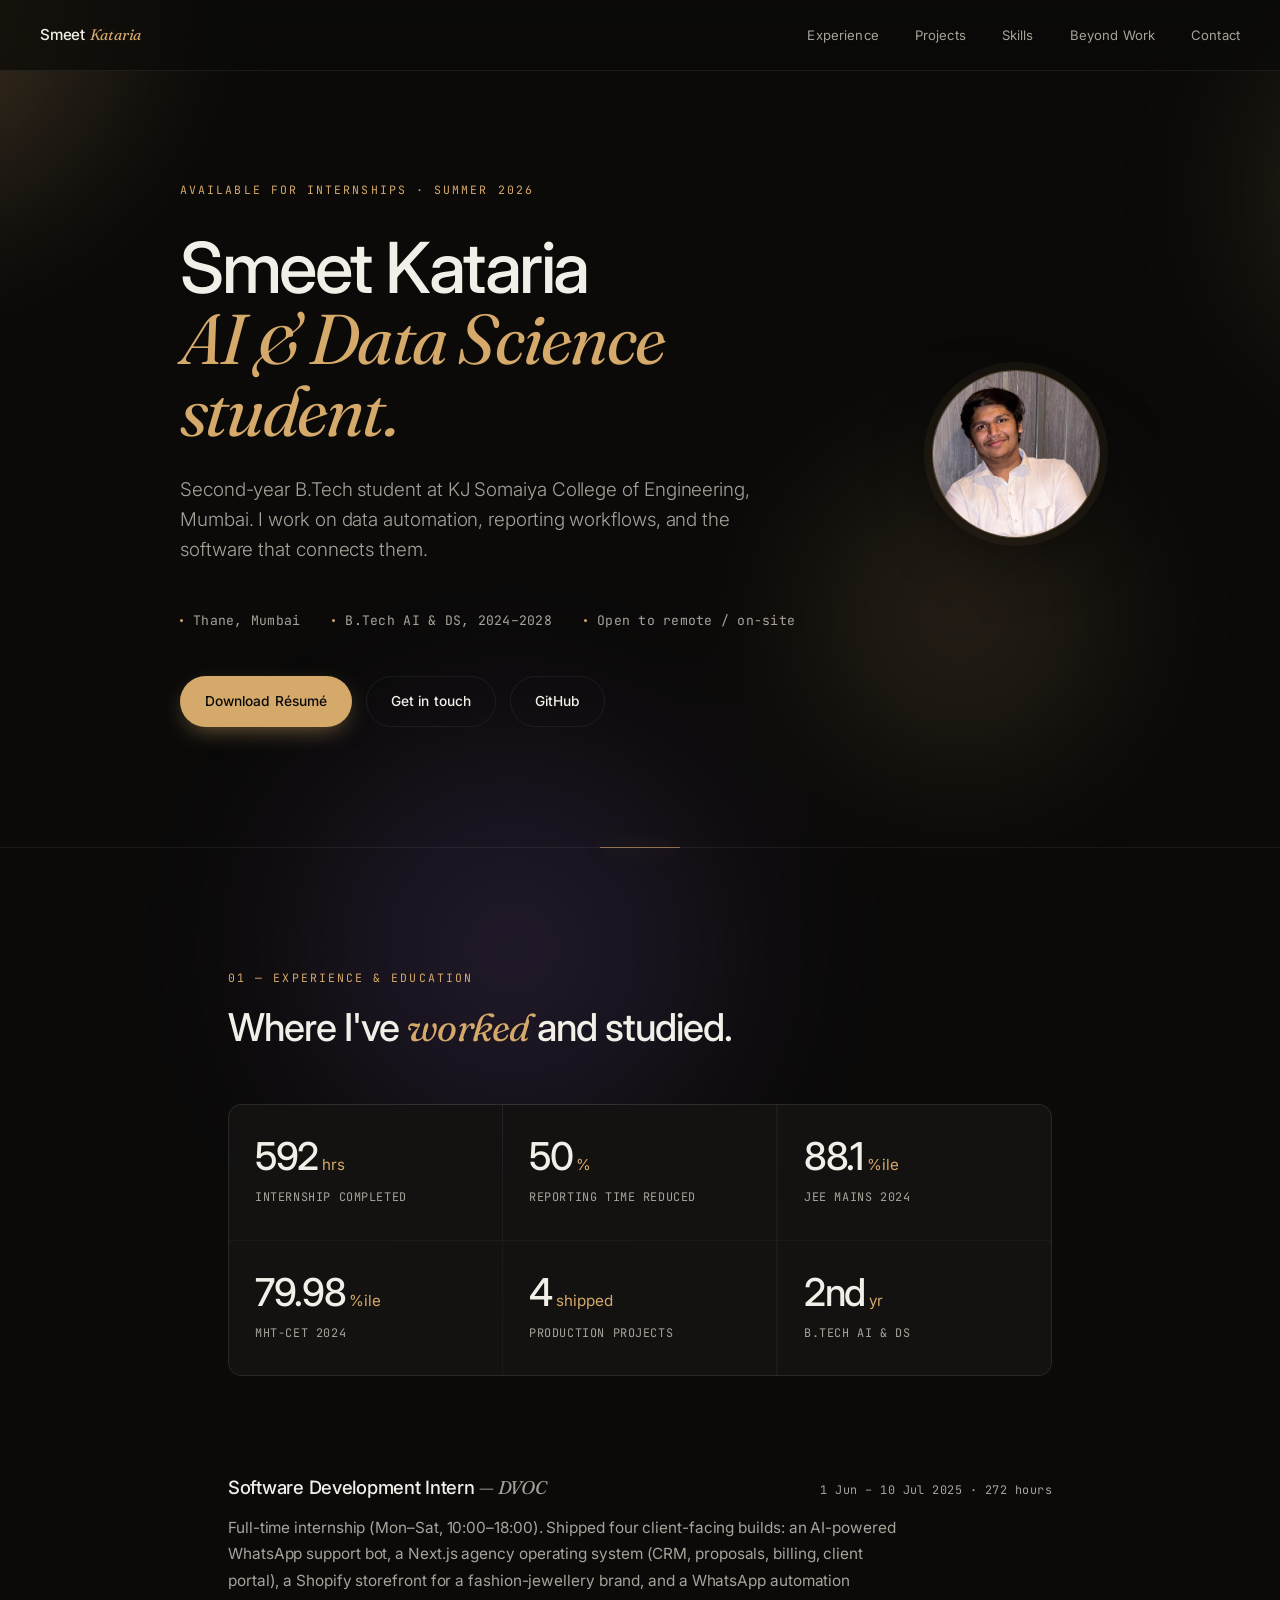
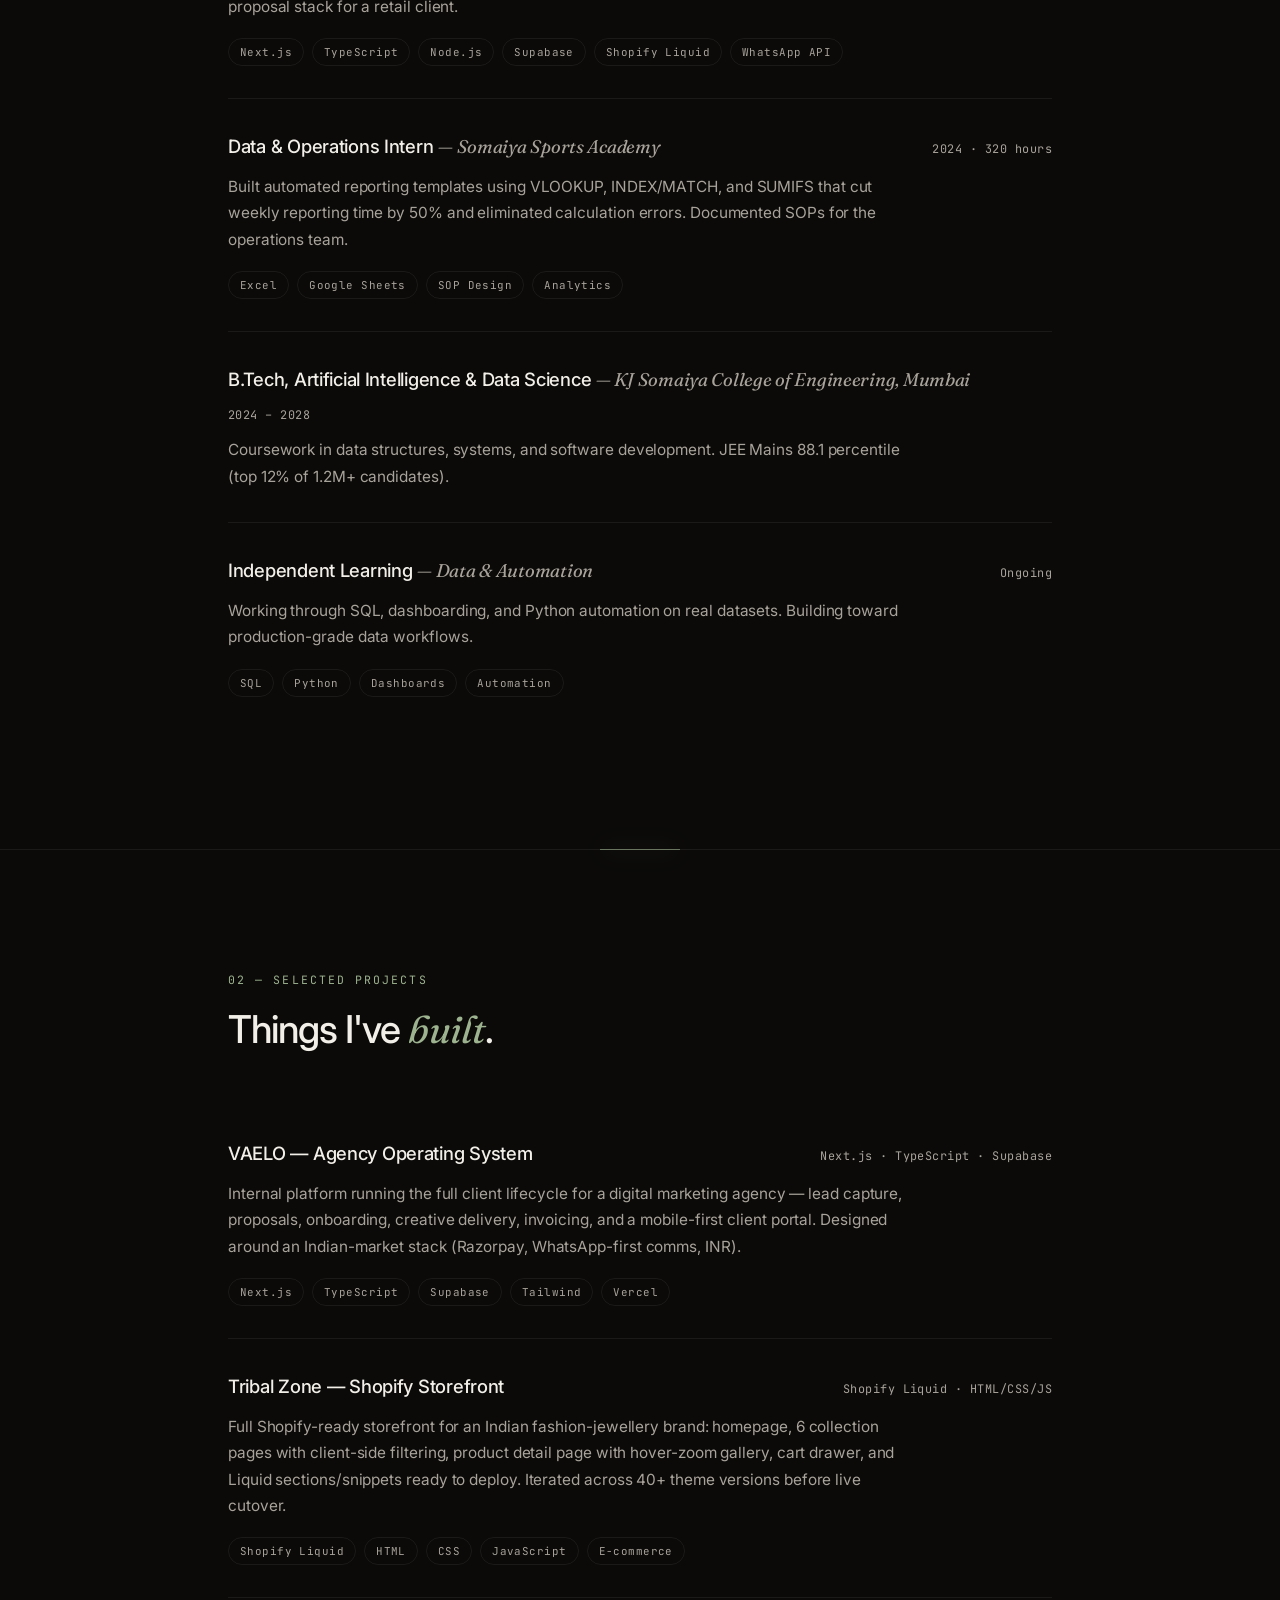
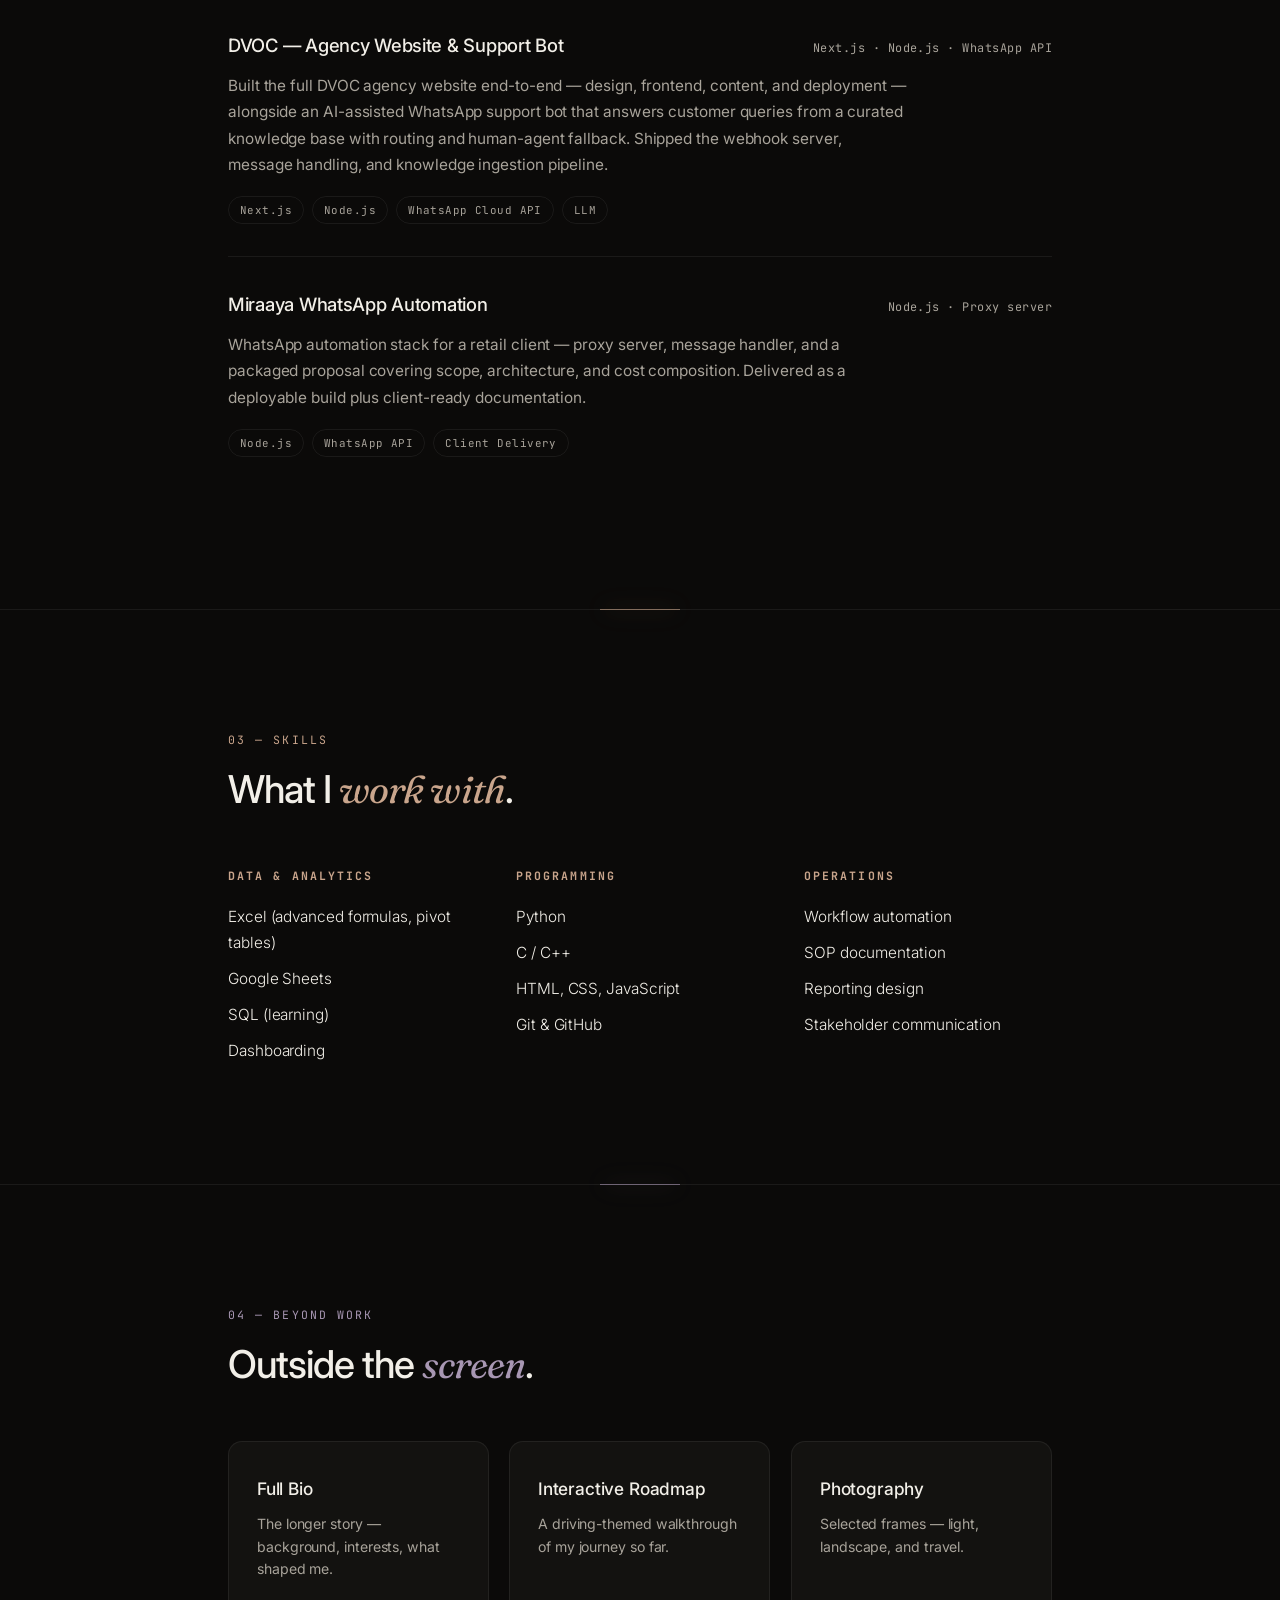
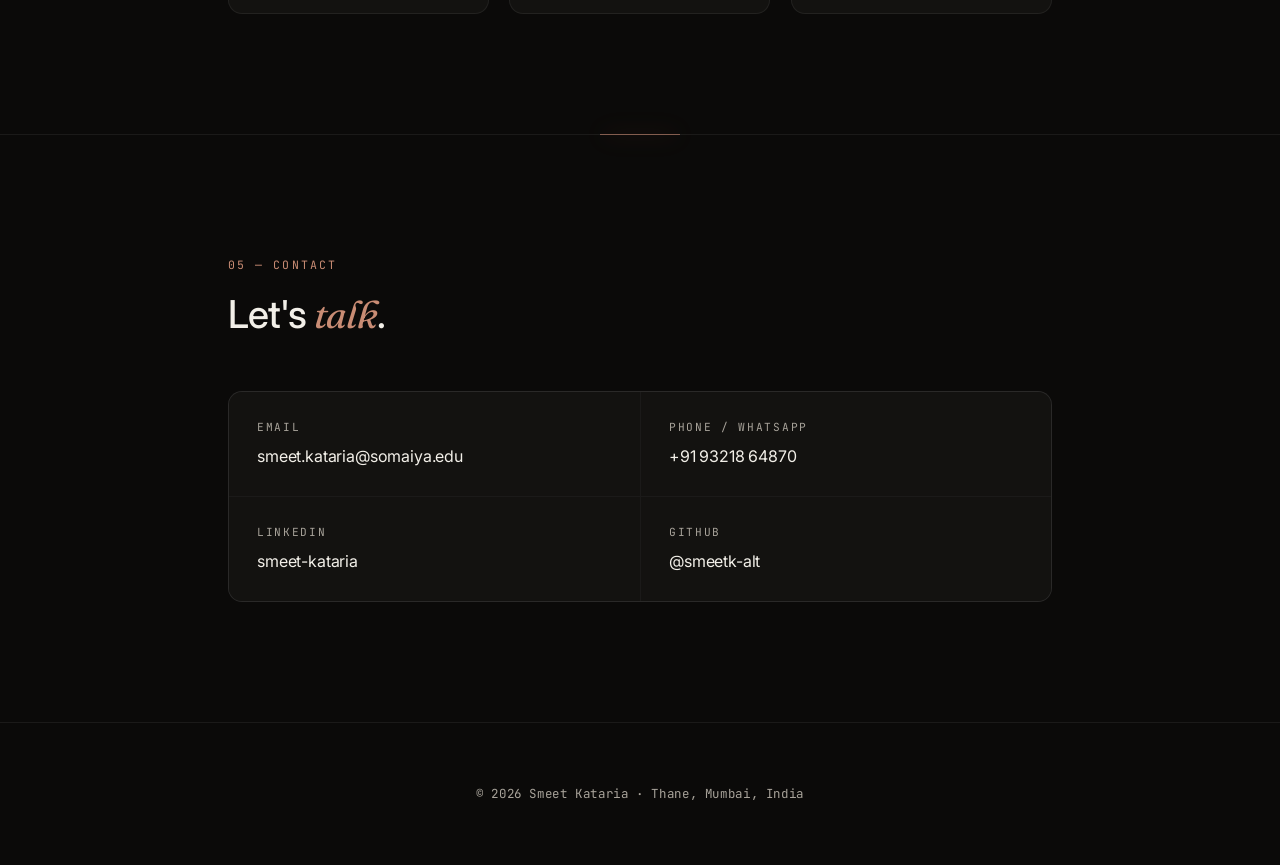
==== index.html @ fb2f99da "Add per-section accent palette (gold/sage/rose/plum/copper) — brand gold retained on CTAs and hero i" ====
<!DOCTYPE html>
<html lang="en">
<head>
<meta charset="UTF-8"/>
<meta name="viewport" content="width=device-width, initial-scale=1.0"/>
<title>Smeet Kataria — AI & Data Science Student</title>
<meta name="description" content="Smeet Kataria — AI & Data Science student at KJ Somaiya, Mumbai. Data, automation, and software."/>
<link rel="icon" type="image/svg+xml" href="data:image/svg+xml,<svg xmlns='http://www.w3.org/2000/svg' viewBox='0 0 100 100'><rect width='100' height='100' fill='%230a0a0a'/><text x='50' y='68' font-size='60' font-family='Georgia' fill='%23d4a96a' text-anchor='middle'>S</text></svg>">
<link rel="preconnect" href="https://fonts.googleapis.com">
<link rel="preconnect" href="https://fonts.gstatic.com" crossorigin>
<link href="https://fonts.googleapis.com/css2?family=Inter:wght@300;400;500;600;700&family=Fraunces:ital,opsz,wght@0,9..144,400;0,9..144,500;1,9..144,400;1,9..144,500&family=JetBrains+Mono:wght@400;500&display=swap" rel="stylesheet">
<style>
*,*::before,*::after{margin:0;padding:0;box-sizing:border-box;-webkit-font-smoothing:antialiased;}
:root{
  --ink:#f2efe8;
  --ink2:#a8a39a;
  --ink3:#2a2a2a;
  --accent:#d4a96a;         /* gold — brand anchor */
  --accent-warm:#e8c48a;

  /* section palette — muted, warm-toned, no rainbow */
  --c-experience:#d4a96a;   /* gold */
  --c-projects:#9db38f;     /* sage */
  --c-skills:#c9a58c;       /* rose */
  --c-beyond:#a897b3;       /* dusty plum */
  --c-contact:#c98c74;      /* copper */

  --bg:#0b0a09;
  --card:#131210;
  --border:rgba(242,239,232,.07);
  --spring:cubic-bezier(.34,1.56,.64,1);
  --ease:cubic-bezier(.2,.7,.2,1);
}

/* Per-section accent overrides — narrow scope, brand still gold-forward */
#experience{--sec:var(--c-experience);}
#projects{--sec:var(--c-projects);}
#skills{--sec:var(--c-skills);}
#beyond{--sec:var(--c-beyond);}
#contact{--sec:var(--c-contact);}
html{scroll-behavior:smooth;}
body{font-family:'Inter',-apple-system,BlinkMacSystemFont,sans-serif;color:var(--ink);background:var(--bg);font-weight:400;line-height:1.7;letter-spacing:-.005em;position:relative;overflow-x:hidden;}
::selection{background:rgba(212,169,106,.3);color:var(--ink);}
.bg-mesh{position:fixed;inset:-20%;z-index:0;pointer-events:none;filter:blur(60px);opacity:.55;}
.bg-mesh span{position:absolute;border-radius:50%;mix-blend-mode:screen;}
.bg-mesh .b1{width:48vw;height:48vw;left:-8%;top:-10%;background:radial-gradient(circle,rgba(212,169,106,.55),transparent 70%);animation:drift1 22s ease-in-out infinite;}
.bg-mesh .b2{width:42vw;height:42vw;right:-10%;top:8%;background:radial-gradient(circle,rgba(212,169,106,.40),transparent 70%);animation:drift2 26s ease-in-out infinite;}
.bg-mesh .b3{width:50vw;height:50vw;left:25%;bottom:-15%;background:radial-gradient(circle,rgba(150,110,220,.35),transparent 70%);animation:drift3 30s ease-in-out infinite;}
.bg-mesh .b4{width:36vw;height:36vw;left:55%;top:45%;background:radial-gradient(circle,rgba(212,169,106,.30),transparent 70%);animation:drift1 28s ease-in-out infinite reverse;}
@keyframes drift1{0%,100%{transform:translate(0,0) scale(1);}50%{transform:translate(8%,6%) scale(1.15);}}
@keyframes drift2{0%,100%{transform:translate(0,0) scale(1);}50%{transform:translate(-6%,10%) scale(1.1);}}
@keyframes drift3{0%,100%{transform:translate(0,0) scale(1);}50%{transform:translate(5%,-8%) scale(1.2);}}

.bg-stars{position:fixed;inset:0;z-index:0;pointer-events:none;overflow:hidden;}
.bg-stars span{position:absolute;background:#fff;border-radius:50%;opacity:0;animation:twinkle linear infinite;}
@keyframes twinkle{
  0%{opacity:0;transform:translateY(0);}
  20%{opacity:.8;}
  80%{opacity:.6;}
  100%{opacity:0;transform:translateY(-30px);}
}
body > *{position:relative;z-index:1;}

/* TOP BAR */
#topbar{position:fixed;top:0;left:0;right:0;z-index:100;padding:22px 40px;
  display:flex;justify-content:space-between;align-items:center;
  background:rgba(11,10,9,.7);backdrop-filter:blur(20px) saturate(140%);
  -webkit-backdrop-filter:blur(20px) saturate(140%);
  border-bottom:1px solid var(--border);}
.tb-logo{font-weight:500;font-size:.95rem;color:var(--ink);text-decoration:none;letter-spacing:-.015em;}
.tb-logo em{font-family:'Fraunces',Georgia,serif;font-style:italic;color:var(--accent);font-weight:400;margin-left:1px;}
.tb-nav{display:flex;gap:36px;}
.tb-nav a{font-size:.82rem;color:var(--ink2);text-decoration:none;transition:color .3s var(--ease);font-weight:400;letter-spacing:.01em;position:relative;}
.tb-nav a::after{content:'';position:absolute;left:0;right:0;bottom:-6px;height:1px;background:var(--accent);transform:scaleX(0);transform-origin:left;transition:transform .4s var(--spring);}
.tb-nav a:hover{color:var(--ink);}
.tb-nav a:hover::after{transform:scaleX(1);}
@media(max-width:600px){#topbar{padding:16px 22px;}.tb-nav{gap:20px;}.tb-nav a{font-size:.78rem;}}

/* CONTAINER */
.container{max-width:880px;margin:0 auto;padding:0 28px;}

/* HERO */
.hero{padding:180px 28px 120px;}
.hero-inner{max-width:920px;margin:0 auto;display:flex;gap:64px;align-items:center;}
.hero-text{flex:1;min-width:0;}
.hero-photo{flex:0 0 168px;width:168px;height:168px;border-radius:50%;overflow:hidden;
  border:1px solid rgba(212,169,106,.4);box-shadow:0 0 0 8px rgba(212,169,106,.06),0 20px 60px rgba(0,0,0,.4);
  background:linear-gradient(135deg,#1a1a1a,#0a0a0a);position:relative;transition:transform .8s var(--spring);}
.hero-photo:hover{transform:scale(1.03);}
.hero-photo img{width:100%;height:100%;object-fit:cover;object-position:center 25%;display:block;position:relative;z-index:2;}
.hero-photo-fallback{position:absolute;inset:0;z-index:1;display:flex;align-items:center;justify-content:center;
  font-family:'JetBrains Mono',monospace;font-size:2.2rem;color:var(--accent);font-weight:500;letter-spacing:.02em;}
@media(max-width:680px){
  .hero-inner{flex-direction:column-reverse;gap:36px;align-items:flex-start;}
  .hero-photo{flex:0 0 112px;width:112px;height:112px;}
}
.hero-eyebrow{font-family:'JetBrains Mono',monospace;font-size:.72rem;color:var(--accent);margin-bottom:32px;letter-spacing:.18em;text-transform:uppercase;}
.hero h1{font-size:clamp(2.8rem,7vw,4.4rem);font-weight:500;line-height:1.02;letter-spacing:-.035em;margin-bottom:28px;}
.hero h1 span{color:var(--accent);font-family:'Fraunces',Georgia,serif;font-style:italic;font-weight:400;letter-spacing:-.025em;}
.hero-lede{font-size:1.18rem;color:var(--ink2);max-width:580px;margin-bottom:44px;font-weight:300;line-height:1.6;}
.hero-meta{display:flex;flex-wrap:wrap;gap:14px 32px;font-size:.82rem;color:var(--ink2);margin-bottom:44px;font-family:'JetBrains Mono',monospace;letter-spacing:.02em;}
.hero-meta span{display:inline-flex;align-items:center;gap:10px;}
.hero-meta span::before{content:'';width:3px;height:3px;border-radius:50%;background:var(--accent);}
.cta-row{display:flex;flex-wrap:wrap;gap:14px;}
.btn{display:inline-flex;align-items:center;gap:10px;padding:13px 24px;font-size:.86rem;font-weight:500;
  text-decoration:none;border-radius:100px;transition:all .4s var(--spring);border:1px solid transparent;letter-spacing:.005em;}
.btn-primary{background:var(--accent);color:#0a0a0a;box-shadow:0 8px 24px -8px rgba(212,169,106,.6);}
.btn-primary:hover{background:var(--accent-warm);transform:translateY(-2px);box-shadow:0 12px 32px -8px rgba(212,169,106,.7);}
.btn-secondary{background:transparent;color:var(--ink);border-color:var(--border);}
.btn-secondary:hover{border-color:rgba(242,239,232,.25);background:rgba(242,239,232,.03);transform:translateY(-2px);}

/* SECTION */
section{padding:120px 0;border-top:1px solid var(--border);position:relative;}
section::before{content:'';position:absolute;top:-1px;left:50%;transform:translateX(-50%);width:80px;height:1px;background:var(--sec,var(--accent));opacity:.6;box-shadow:0 0 24px var(--sec,var(--accent));}
.sec-label{font-family:'JetBrains Mono',monospace;font-size:.72rem;color:var(--sec,var(--accent));margin-bottom:18px;letter-spacing:.18em;text-transform:uppercase;}
.sec-title{font-size:clamp(1.8rem,3.2vw,2.4rem);font-weight:500;letter-spacing:-.025em;margin-bottom:56px;line-height:1.1;}
.sec-title em{font-family:'Fraunces',Georgia,serif;font-style:italic;color:var(--sec,var(--accent));font-weight:400;}

/* STATS */
.stats{display:grid;grid-template-columns:repeat(3,1fr);gap:1px;background:var(--border);border:1px solid var(--border);border-radius:14px;overflow:hidden;margin-bottom:64px;}
@media(max-width:600px){.stats{grid-template-columns:repeat(2,1fr);}}
.stat{background:var(--card);padding:32px 26px;transition:background .4s var(--ease);}
.stat:hover{background:#181612;}
.stat-n{font-size:2.4rem;font-weight:500;color:var(--ink);letter-spacing:-.035em;line-height:1;}
.stat-n span{color:var(--accent);font-size:.95rem;font-weight:400;margin-left:4px;letter-spacing:0;}
.stat-l{font-size:.74rem;color:var(--ink2);margin-top:12px;font-family:'JetBrains Mono',monospace;letter-spacing:.05em;text-transform:uppercase;}

/* EXPERIENCE / EDUCATION LIST */
.entry{padding:32px 0;border-bottom:1px solid var(--border);transition:padding .3s var(--ease);}
.entry:last-child{border-bottom:none;}
.entry-head{display:flex;justify-content:space-between;align-items:baseline;flex-wrap:wrap;gap:10px;margin-bottom:8px;}
.entry-title{font-size:1.15rem;font-weight:500;color:var(--ink);letter-spacing:-.015em;}
.entry-org{color:var(--ink2);font-weight:400;font-style:italic;font-family:'Fraunces',Georgia,serif;}
.entry-date{font-family:'JetBrains Mono',monospace;font-size:.74rem;color:var(--ink2);letter-spacing:.04em;}
.entry-body{font-size:.96rem;color:var(--ink2);margin-top:12px;max-width:680px;line-height:1.7;}
.entry-tags{display:flex;flex-wrap:wrap;gap:8px;margin-top:18px;}
.tag{font-family:'JetBrains Mono',monospace;font-size:.68rem;padding:4px 11px;border:1px solid var(--border);border-radius:100px;color:var(--ink2);letter-spacing:.04em;transition:all .3s var(--ease);}
.tag:hover{border-color:color-mix(in srgb,var(--sec,var(--accent)) 40%,transparent);color:var(--sec,var(--accent));}

/* SKILLS */
.skills-grid{display:grid;grid-template-columns:repeat(auto-fit,minmax(220px,1fr));gap:40px;}
.skill-group h4{font-size:.72rem;font-family:'JetBrains Mono',monospace;color:var(--sec,var(--accent));margin-bottom:18px;letter-spacing:.18em;text-transform:uppercase;}
.skill-group ul{list-style:none;display:flex;flex-direction:column;gap:10px;}
.skill-group li{font-size:.96rem;color:var(--ink);font-weight:300;transition:color .3s var(--ease),transform .3s var(--ease);}
.skill-group li:hover{color:var(--sec,var(--accent));transform:translateX(4px);}

/* PERSONAL / OFF-HOURS */
.beyond{display:grid;grid-template-columns:repeat(auto-fit,minmax(240px,1fr));gap:20px;}
.beyond-card{padding:32px 28px;border:1px solid var(--border);border-radius:14px;background:var(--card);text-decoration:none;color:inherit;transition:all .5s var(--spring);position:relative;overflow:hidden;}
.beyond-card::before{content:'';position:absolute;inset:0;background:radial-gradient(400px circle at var(--mx,50%) var(--my,0%),color-mix(in srgb,var(--sec,var(--accent)) 12%,transparent),transparent 50%);opacity:0;transition:opacity .4s var(--ease);pointer-events:none;}
.beyond-card:hover{border-color:color-mix(in srgb,var(--sec,var(--accent)) 30%,transparent);transform:translateY(-4px);box-shadow:0 24px 48px -16px rgba(0,0,0,.5);}
.beyond-card:hover::before{opacity:1;}
.beyond-card h4{font-size:1.08rem;font-weight:500;margin-bottom:10px;letter-spacing:-.01em;}
.beyond-card p{font-size:.88rem;color:var(--ink2);line-height:1.6;}

/* CONTACT */
.contact-list{display:grid;grid-template-columns:repeat(2,1fr);gap:1px;background:var(--border);border:1px solid var(--border);border-radius:14px;overflow:hidden;}
@media(max-width:600px){.contact-list{grid-template-columns:1fr;}}
.contact-list a{background:var(--card);padding:26px 28px;text-decoration:none;display:block;transition:background .4s var(--ease);position:relative;}
.contact-list a::after{content:'→';position:absolute;right:28px;top:50%;transform:translateY(-50%) translateX(-8px);opacity:0;color:var(--sec,var(--accent));transition:all .4s var(--spring);font-size:1.1rem;}
.contact-list a:hover{background:#181612;}
.contact-list a:hover::after{opacity:1;transform:translateY(-50%) translateX(0);}
.contact-l{font-size:.7rem;font-family:'JetBrains Mono',monospace;color:var(--ink2);margin-bottom:6px;letter-spacing:.15em;text-transform:uppercase;}
.contact-v{font-size:1rem;color:var(--ink);font-weight:400;letter-spacing:-.01em;}

/* FOOTER */
footer{padding:60px 28px;text-align:center;font-size:.78rem;color:var(--ink2);border-top:1px solid var(--border);font-family:'JetBrains Mono',monospace;letter-spacing:.05em;}

/* SCROLL REVEALS — emil-design-eng discipline: subtle, GPU-only, staggered, respectful */
.reveal{opacity:0;transform:translate3d(0,18px,0);transition:opacity .7s var(--ease),transform .7s var(--spring);transition-delay:calc(var(--i,0) * 60ms);will-change:opacity,transform;}
.reveal.in{opacity:1;transform:translate3d(0,0,0);}
.reveal-soft{opacity:0;transition:opacity .9s var(--ease);transition-delay:calc(var(--i,0) * 60ms);}
.reveal-soft.in{opacity:1;}

/* SCROLL PROGRESS BAR — hairline gold under the topbar */
.progress-bar{position:fixed;top:0;left:0;height:2px;background:var(--accent);z-index:200;transform-origin:left;transform:scaleX(0);transition:transform .1s linear;box-shadow:0 0 12px rgba(212,169,106,.6);}

/* PREFERS-REDUCED-MOTION — kill everything ambient */
@media (prefers-reduced-motion: reduce){
  .reveal,.reveal-soft{opacity:1!important;transform:none!important;transition:none!important;}
  .bg-mesh span,.bg-stars span{animation:none!important;}
  *{transition-duration:.01ms!important;animation-duration:.01ms!important;animation-iteration-count:1!important;}
}
</style>
</head>
<body>

<div class="bg-mesh" aria-hidden="true"><span class="b1"></span><span class="b2"></span><span class="b3"></span><span class="b4"></span></div>
<div class="bg-stars" id="stars" aria-hidden="true"></div>
<div class="progress-bar" id="progress" aria-hidden="true"></div>

<nav id="topbar">
  <a class="tb-logo" href="#top">Smeet <em>Kataria</em></a>
  <div class="tb-nav">
    <a href="#experience">Experience</a>
    <a href="#projects">Projects</a>
    <a href="#skills">Skills</a>
    <a href="#beyond">Beyond Work</a>
    <a href="#contact">Contact</a>
  </div>
</nav>

<header class="hero" id="top">
  <div class="hero-inner">
    <div class="hero-text">
    <div class="hero-eyebrow">Available for internships · Summer 2026</div>
    <h1>Smeet Kataria<br><span>AI &amp; Data Science student.</span></h1>
    <p class="hero-lede">Second-year B.Tech student at KJ Somaiya College of Engineering, Mumbai. I work on data automation, reporting workflows, and the software that connects them.</p>
    <div class="hero-meta">
      <span>Thane, Mumbai</span>
      <span>B.Tech AI &amp; DS, 2024–2028</span>
      <span>Open to remote / on-site</span>
    </div>
    <div class="cta-row">
      <a class="btn btn-primary" href="resume.pdf" target="_blank" rel="noopener">Download Résumé</a>
      <a class="btn btn-secondary" href="#contact">Get in touch</a>
      <a class="btn btn-secondary" href="https://github.com/smeetk-alt" target="_blank" rel="noopener">GitHub</a>
    </div>
    </div>
    <div class="hero-photo">
      <div class="hero-photo-fallback">SK</div>
      <img src="profile.jpeg" alt="Smeet Kataria" onerror="this.style.display='none'">
    </div>
  </div>
</header>

<section id="experience">
  <div class="container">
    <div class="sec-label">01 — Experience &amp; Education</div>
    <h2 class="sec-title">Where I've <em>worked</em> and studied.</h2>

    <div class="stats">
      <div class="stat"><div class="stat-n">592<span>hrs</span></div><div class="stat-l">Internship completed</div></div>
      <div class="stat"><div class="stat-n">50<span>%</span></div><div class="stat-l">Reporting time reduced</div></div>
      <div class="stat"><div class="stat-n">88.1<span>%ile</span></div><div class="stat-l">JEE Mains 2024</div></div>
      <div class="stat"><div class="stat-n">79.98<span>%ile</span></div><div class="stat-l">MHT-CET 2024</div></div>
      <div class="stat"><div class="stat-n">4<span>shipped</span></div><div class="stat-l">Production projects</div></div>
      <div class="stat"><div class="stat-n">2nd<span>yr</span></div><div class="stat-l">B.Tech AI &amp; DS</div></div>
    </div>

    <div class="entry">
      <div class="entry-head">
        <div class="entry-title">Software Development Intern <span class="entry-org">— DVOC</span></div>
        <div class="entry-date">1 Jun – 10 Jul 2025 · 272 hours</div>
      </div>
      <div class="entry-body">Full-time internship (Mon–Sat, 10:00–18:00). Shipped four client-facing builds: an AI-powered WhatsApp support bot, a Next.js agency operating system (CRM, proposals, billing, client portal), a Shopify storefront for a fashion-jewellery brand, and a WhatsApp automation proposal stack for a retail client.</div>
      <div class="entry-tags">
        <span class="tag">Next.js</span><span class="tag">TypeScript</span><span class="tag">Node.js</span><span class="tag">Supabase</span><span class="tag">Shopify Liquid</span><span class="tag">WhatsApp API</span>
      </div>
    </div>

    <div class="entry">
      <div class="entry-head">
        <div class="entry-title">Data &amp; Operations Intern <span class="entry-org">— Somaiya Sports Academy</span></div>
        <div class="entry-date">2024 · 320 hours</div>
      </div>
      <div class="entry-body">Built automated reporting templates using VLOOKUP, INDEX/MATCH, and SUMIFS that cut weekly reporting time by 50% and eliminated calculation errors. Documented SOPs for the operations team.</div>
      <div class="entry-tags">
        <span class="tag">Excel</span><span class="tag">Google Sheets</span><span class="tag">SOP Design</span><span class="tag">Analytics</span>
      </div>
    </div>

    <div class="entry">
      <div class="entry-head">
        <div class="entry-title">B.Tech, Artificial Intelligence &amp; Data Science <span class="entry-org">— KJ Somaiya College of Engineering, Mumbai</span></div>
        <div class="entry-date">2024 – 2028</div>
      </div>
      <div class="entry-body">Coursework in data structures, systems, and software development. JEE Mains 88.1 percentile (top 12% of 1.2M+ candidates).</div>
    </div>

    <div class="entry">
      <div class="entry-head">
        <div class="entry-title">Independent Learning <span class="entry-org">— Data &amp; Automation</span></div>
        <div class="entry-date">Ongoing</div>
      </div>
      <div class="entry-body">Working through SQL, dashboarding, and Python automation on real datasets. Building toward production-grade data workflows.</div>
      <div class="entry-tags">
        <span class="tag">SQL</span><span class="tag">Python</span><span class="tag">Dashboards</span><span class="tag">Automation</span>
      </div>
    </div>
  </div>
</section>

<section id="projects">
  <div class="container">
    <div class="sec-label">02 — Selected Projects</div>
    <h2 class="sec-title">Things I've <em>built</em>.</h2>

    <div class="entry">
      <div class="entry-head">
        <div class="entry-title">VAELO — Agency Operating System</div>
        <div class="entry-date">Next.js · TypeScript · Supabase</div>
      </div>
      <div class="entry-body">Internal platform running the full client lifecycle for a digital marketing agency — lead capture, proposals, onboarding, creative delivery, invoicing, and a mobile-first client portal. Designed around an Indian-market stack (Razorpay, WhatsApp-first comms, INR).</div>
      <div class="entry-tags">
        <span class="tag">Next.js</span><span class="tag">TypeScript</span><span class="tag">Supabase</span><span class="tag">Tailwind</span><span class="tag">Vercel</span>
      </div>
    </div>

    <div class="entry">
      <div class="entry-head">
        <div class="entry-title">Tribal Zone — Shopify Storefront</div>
        <div class="entry-date">Shopify Liquid · HTML/CSS/JS</div>
      </div>
      <div class="entry-body">Full Shopify-ready storefront for an Indian fashion-jewellery brand: homepage, 6 collection pages with client-side filtering, product detail page with hover-zoom gallery, cart drawer, and Liquid sections/snippets ready to deploy. Iterated across 40+ theme versions before live cutover.</div>
      <div class="entry-tags">
        <span class="tag">Shopify Liquid</span><span class="tag">HTML</span><span class="tag">CSS</span><span class="tag">JavaScript</span><span class="tag">E-commerce</span>
      </div>
    </div>

    <div class="entry">
      <div class="entry-head">
        <div class="entry-title">DVOC — Agency Website &amp; Support Bot</div>
        <div class="entry-date">Next.js · Node.js · WhatsApp API</div>
      </div>
      <div class="entry-body">Built the full DVOC agency website end-to-end — design, frontend, content, and deployment — alongside an AI-assisted WhatsApp support bot that answers customer queries from a curated knowledge base with routing and human-agent fallback. Shipped the webhook server, message handling, and knowledge ingestion pipeline.</div>
      <div class="entry-tags">
        <span class="tag">Next.js</span><span class="tag">Node.js</span><span class="tag">WhatsApp Cloud API</span><span class="tag">LLM</span>
      </div>
    </div>

    <div class="entry">
      <div class="entry-head">
        <div class="entry-title">Miraaya WhatsApp Automation</div>
        <div class="entry-date">Node.js · Proxy server</div>
      </div>
      <div class="entry-body">WhatsApp automation stack for a retail client — proxy server, message handler, and a packaged proposal covering scope, architecture, and cost composition. Delivered as a deployable build plus client-ready documentation.</div>
      <div class="entry-tags">
        <span class="tag">Node.js</span><span class="tag">WhatsApp API</span><span class="tag">Client Delivery</span>
      </div>
    </div>
  </div>
</section>

<section id="skills">
  <div class="container">
    <div class="sec-label">03 — Skills</div>
    <h2 class="sec-title">What I <em>work with</em>.</h2>
    <div class="skills-grid">
      <div class="skill-group">
        <h4>Data &amp; Analytics</h4>
        <ul>
          <li>Excel (advanced formulas, pivot tables)</li>
          <li>Google Sheets</li>
          <li>SQL (learning)</li>
          <li>Dashboarding</li>
        </ul>
      </div>
      <div class="skill-group">
        <h4>Programming</h4>
        <ul>
          <li>Python</li>
          <li>C / C++</li>
          <li>HTML, CSS, JavaScript</li>
          <li>Git &amp; GitHub</li>
        </ul>
      </div>
      <div class="skill-group">
        <h4>Operations</h4>
        <ul>
          <li>Workflow automation</li>
          <li>SOP documentation</li>
          <li>Reporting design</li>
          <li>Stakeholder communication</li>
        </ul>
      </div>
    </div>
  </div>
</section>

<section id="beyond">
  <div class="container">
    <div class="sec-label">04 — Beyond Work</div>
    <h2 class="sec-title">Outside the <em>screen</em>.</h2>
    <div class="beyond">
      <a class="beyond-card" href="smeet-bio.html">
        <h4>Full Bio</h4>
        <p>The longer story — background, interests, what shaped me.</p>
      </a>
      <a class="beyond-card" href="RoadmapJourney.html">
        <h4>Interactive Roadmap</h4>
        <p>A driving-themed walkthrough of my journey so far.</p>
      </a>
      <a class="beyond-card" href="https://pin.it/7MARs37NP" target="_blank" rel="noopener">
        <h4>Photography</h4>
        <p>Selected frames — light, landscape, and travel.</p>
      </a>
    </div>
  </div>
</section>

<section id="contact">
  <div class="container">
    <div class="sec-label">05 — Contact</div>
    <h2 class="sec-title">Let's <em>talk</em>.</h2>
    <div class="contact-list">
      <a href="mailto:smeet.kataria@somaiya.edu">
        <div class="contact-l">Email</div>
        <div class="contact-v">smeet.kataria@somaiya.edu</div>
      </a>
      <a href="tel:+919321864870">
        <div class="contact-l">Phone / WhatsApp</div>
        <div class="contact-v">+91 93218 64870</div>
      </a>
      <a href="https://www.linkedin.com/in/smeet-kataria-89210b405" target="_blank" rel="noopener">
        <div class="contact-l">LinkedIn</div>
        <div class="contact-v">smeet-kataria</div>
      </a>
      <a href="https://github.com/smeetk-alt" target="_blank" rel="noopener">
        <div class="contact-l">GitHub</div>
        <div class="contact-v">@smeetk-alt</div>
      </a>
    </div>
  </div>
</section>

<footer>
  © <span id="yr"></span> Smeet Kataria · Thane, Mumbai, India
</footer>

<script>
document.getElementById('yr').textContent=new Date().getFullYear();

// Stars
(function(){
  const host=document.getElementById('stars');
  const N=80;
  for(let i=0;i<N;i++){
    const s=document.createElement('span');
    const size=Math.random()*1.8+0.4;
    s.style.width=s.style.height=size+'px';
    s.style.left=Math.random()*100+'%';
    s.style.top=Math.random()*100+'%';
    const dur=Math.random()*2.5+1.5;
    s.style.animationDuration=dur+'s';
    s.style.animationDelay=(-Math.random()*dur)+'s';
    host.appendChild(s);
  }
})();

// Scroll reveal — emil-design-eng discipline: subtle, staggered, once
(function(){
  const reduce=matchMedia('(prefers-reduced-motion: reduce)').matches;
  if(reduce)return;

  // Groups where stagger by index within parent is meaningful
  document.querySelectorAll('.stats .stat').forEach((el,i)=>el.style.setProperty('--i',i));
  document.querySelectorAll('.beyond > *').forEach((el,i)=>el.style.setProperty('--i',i));
  document.querySelectorAll('.contact-list > *').forEach((el,i)=>el.style.setProperty('--i',i));
  document.querySelectorAll('.skills-grid > *').forEach((el,i)=>el.style.setProperty('--i',i));
  document.querySelectorAll('#experience .entry').forEach((el,i)=>el.style.setProperty('--i',i));
  document.querySelectorAll('#projects .entry').forEach((el,i)=>el.style.setProperty('--i',i));

  // Elements that get the soft (opacity-only) fade — hero pieces sequence in
  const softTargets=[
    '.hero-eyebrow','.hero h1','.hero-lede','.hero-meta','.cta-row','.hero-photo'
  ];
  softTargets.forEach((sel,i)=>{
    const el=document.querySelector(sel);
    if(!el)return;
    el.classList.add('reveal-soft');
    el.style.setProperty('--i',i);
  });

  // Everything else — translateY + fade
  const revealTargets=document.querySelectorAll(
    '.sec-label, .sec-title, .stats, .stat, .entry, .skill-group, .beyond-card, .contact-list a'
  );
  revealTargets.forEach(el=>el.classList.add('reveal'));

  const io=new IntersectionObserver((entries)=>{
    entries.forEach(e=>{
      if(e.isIntersecting){
        e.target.classList.add('in');
        io.unobserve(e.target);
      }
    });
  },{threshold:.15,rootMargin:'0px 0px -40px 0px'});

  document.querySelectorAll('.reveal, .reveal-soft').forEach(el=>io.observe(el));
})();

// Stats count-up — animates numeric stats when scrolled into view (once)
(function(){
  const reduce=matchMedia('(prefers-reduced-motion: reduce)').matches;
  if(reduce)return;
  const nodes=document.querySelectorAll('.stat-n');
  const tracked=[];
  nodes.forEach(el=>{
    const t=el.firstChild;
    if(!t||t.nodeType!==3)return;
    const raw=t.nodeValue.trim();
    const target=parseFloat(raw);
    if(isNaN(target))return;
    tracked.push({el,target,orig:raw,decimals:(raw.split('.')[1]||'').length,textNode:t});
    t.nodeValue='0';
  });
  const io=new IntersectionObserver((entries)=>{
    entries.forEach(e=>{
      if(!e.isIntersecting)return;
      const item=tracked.find(x=>x.el===e.target);
      if(!item)return;
      const dur=1400,start=performance.now();
      function tick(now){
        const t=Math.min(1,(now-start)/dur);
        const eased=1-Math.pow(1-t,3);
        const v=item.target*eased;
        item.textNode.nodeValue=item.decimals?v.toFixed(item.decimals):Math.round(v).toString();
        if(t<1)requestAnimationFrame(tick);
        else item.textNode.nodeValue=item.orig;
      }
      requestAnimationFrame(tick);
      io.unobserve(e.target);
    });
  },{threshold:.5});
  tracked.forEach(x=>io.observe(x.el));
})();

// Scroll progress bar
(function(){
  const bar=document.getElementById('progress');
  let ticking=false;
  function update(){
    const h=document.documentElement;
    const scrolled=(h.scrollTop||document.body.scrollTop);
    const height=(h.scrollHeight||document.body.scrollHeight)-h.clientHeight;
    const p=height>0?scrolled/height:0;
    bar.style.transform='scaleX('+p+')';
    ticking=false;
  }
  window.addEventListener('scroll',()=>{
    if(!ticking){requestAnimationFrame(update);ticking=true;}
  },{passive:true});
  update();
})();

// Cursor-reactive glow on Beyond Work cards
(function(){
  document.querySelectorAll('.beyond-card').forEach(card=>{
    card.addEventListener('pointermove',(e)=>{
      const r=card.getBoundingClientRect();
      card.style.setProperty('--mx',((e.clientX-r.left)/r.width*100)+'%');
      card.style.setProperty('--my',((e.clientY-r.top)/r.height*100)+'%');
    });
  });
})();
</script>
</body>
</html>
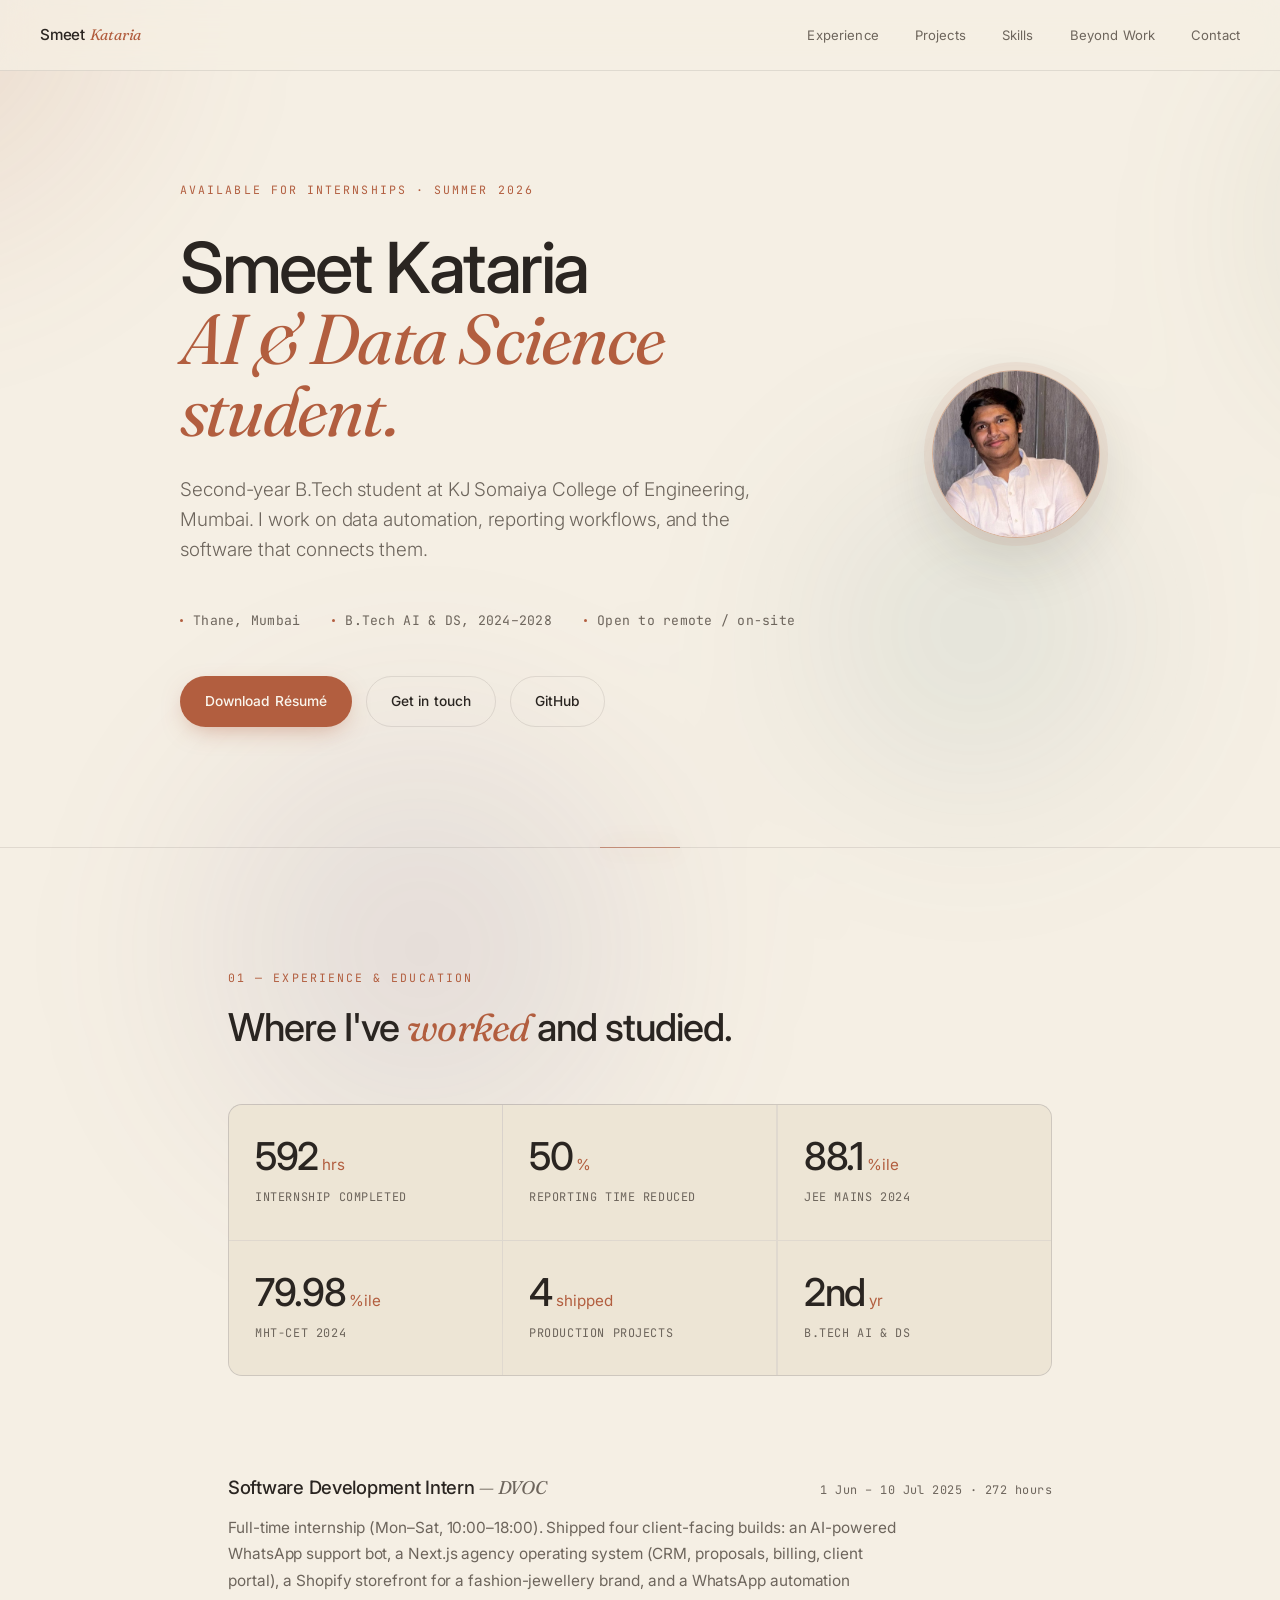
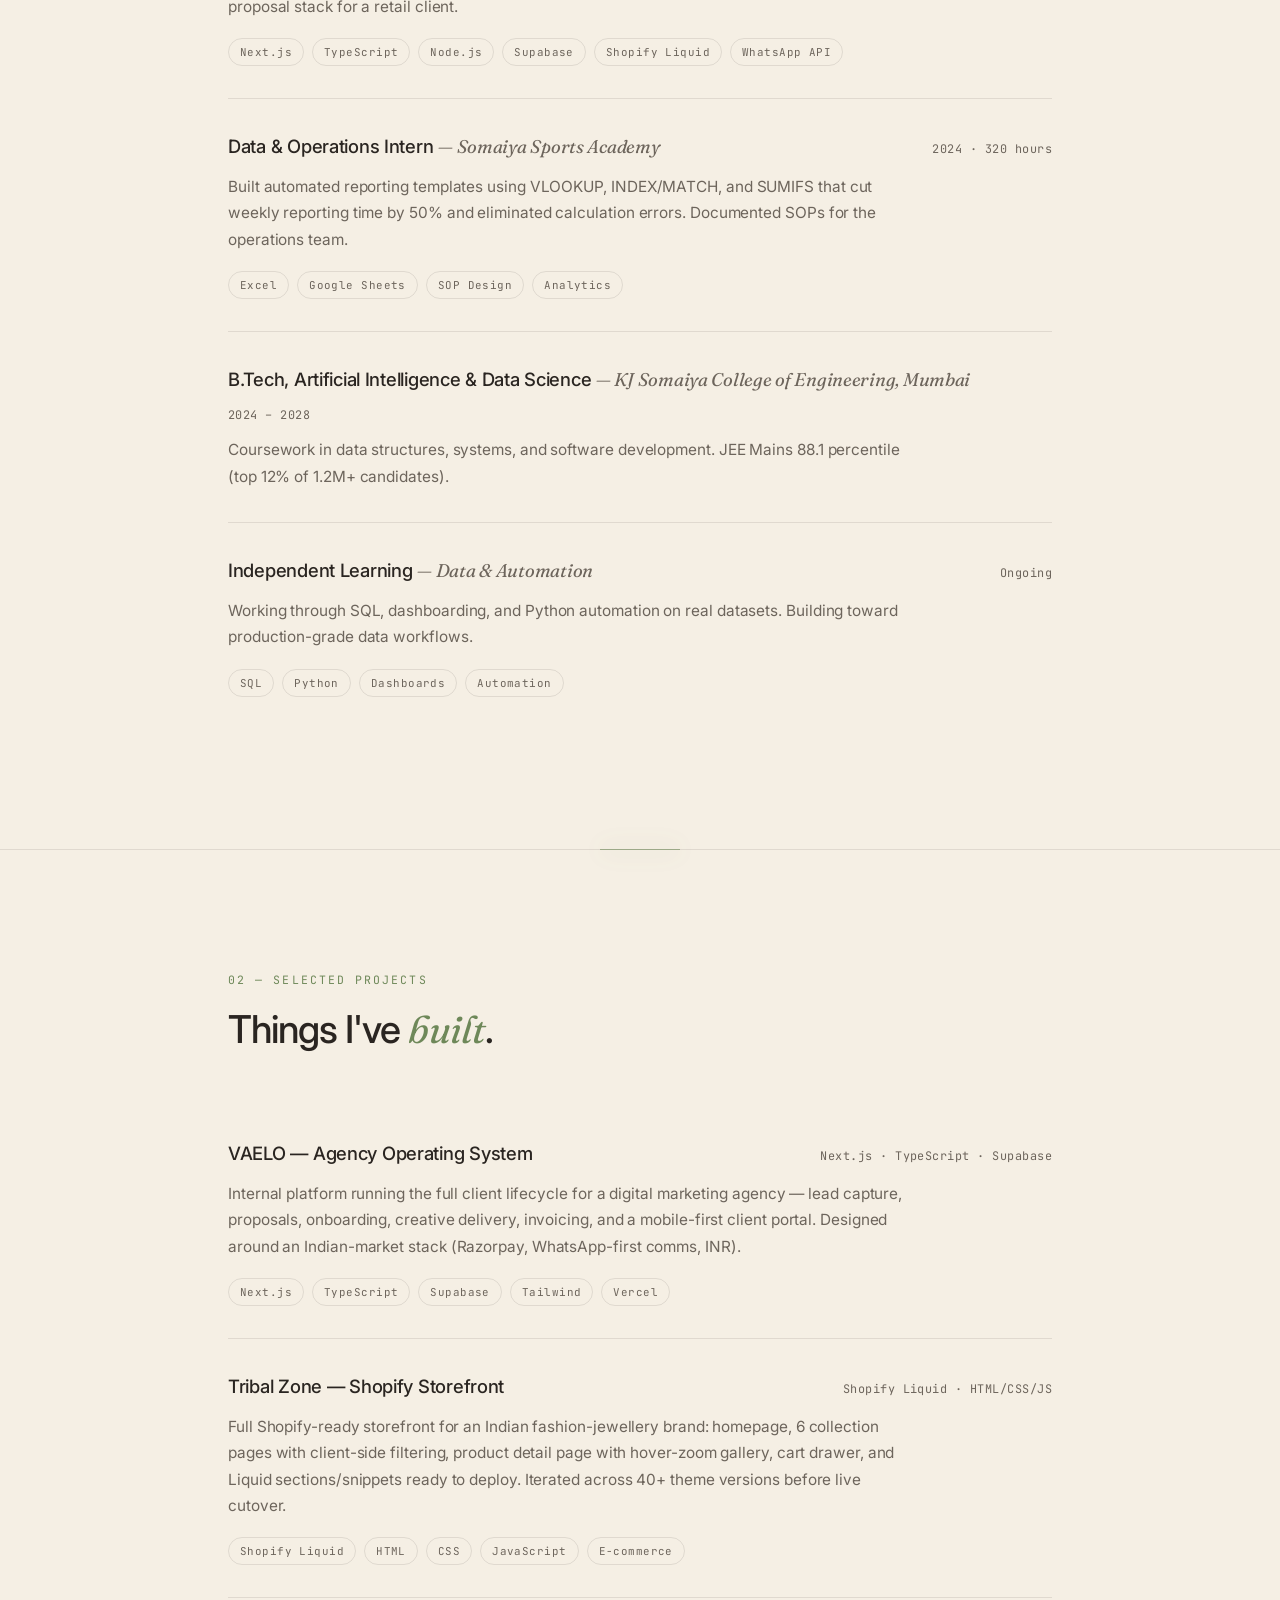
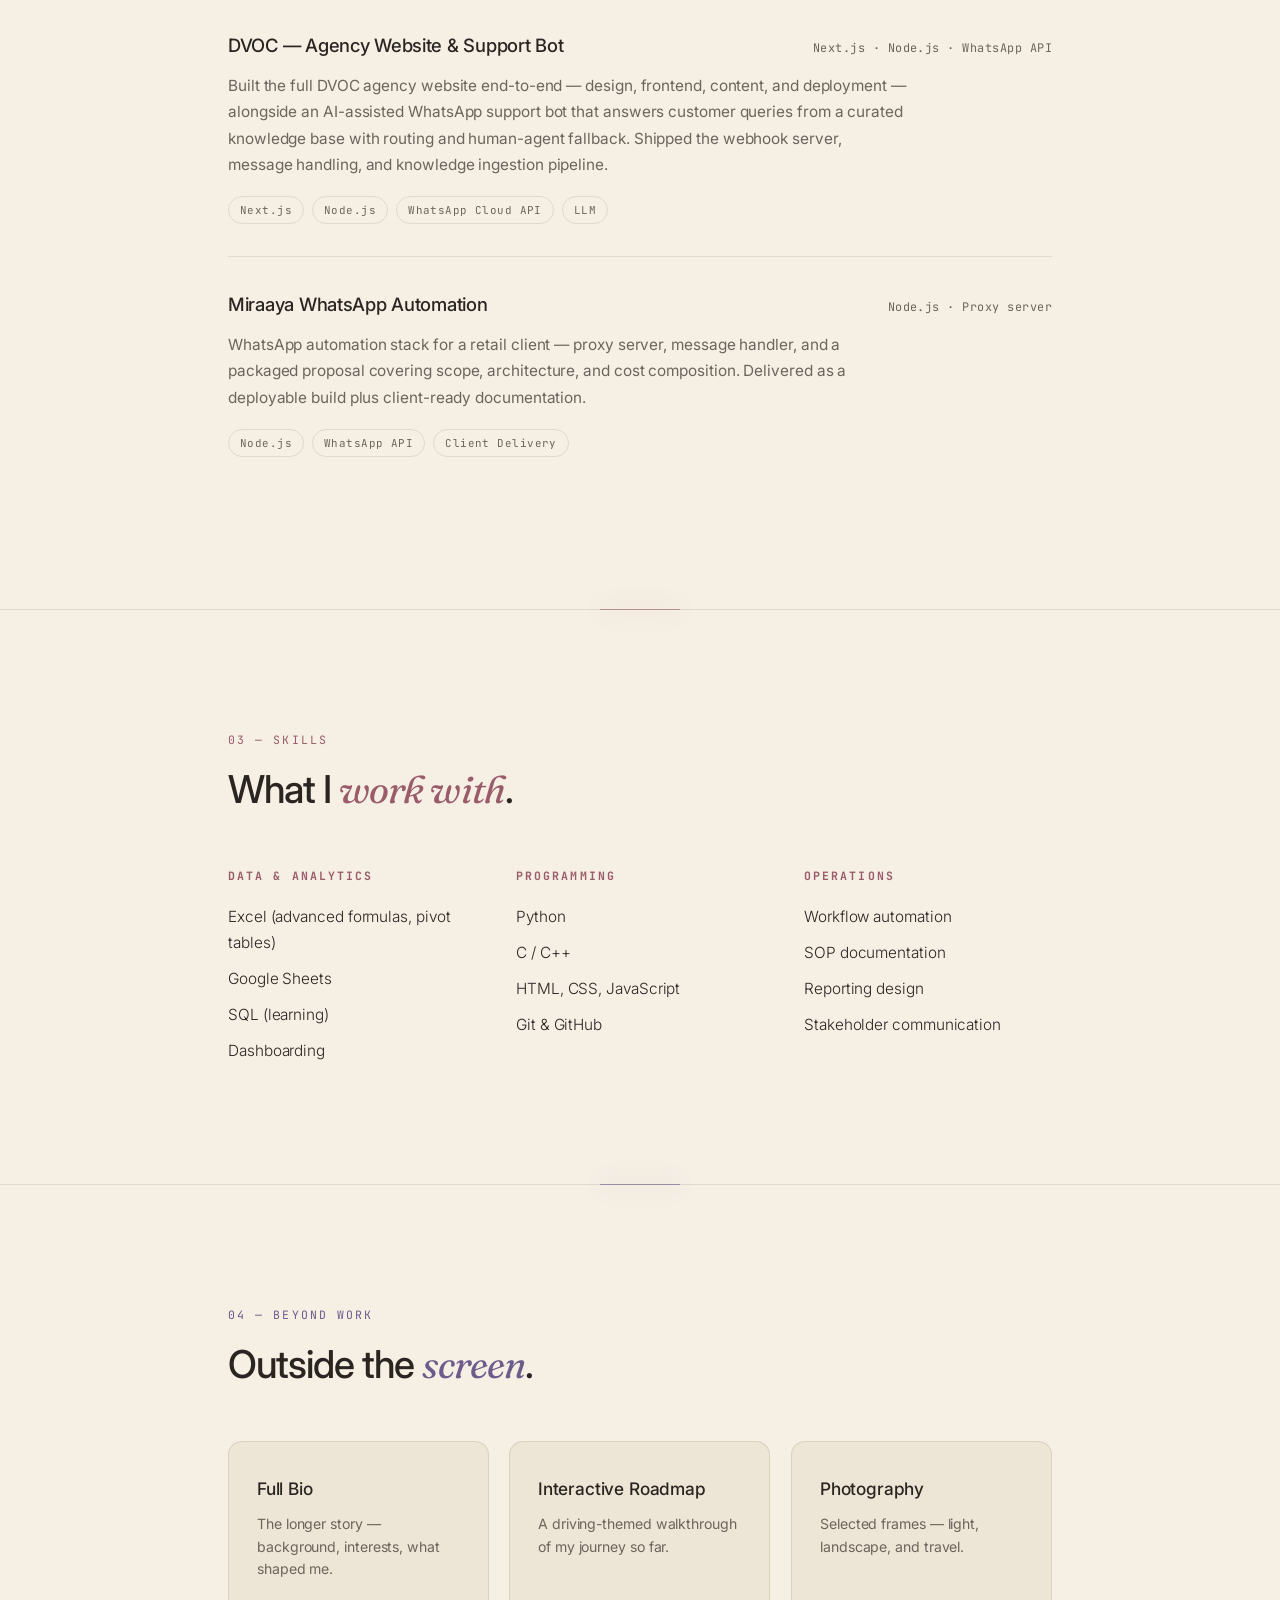
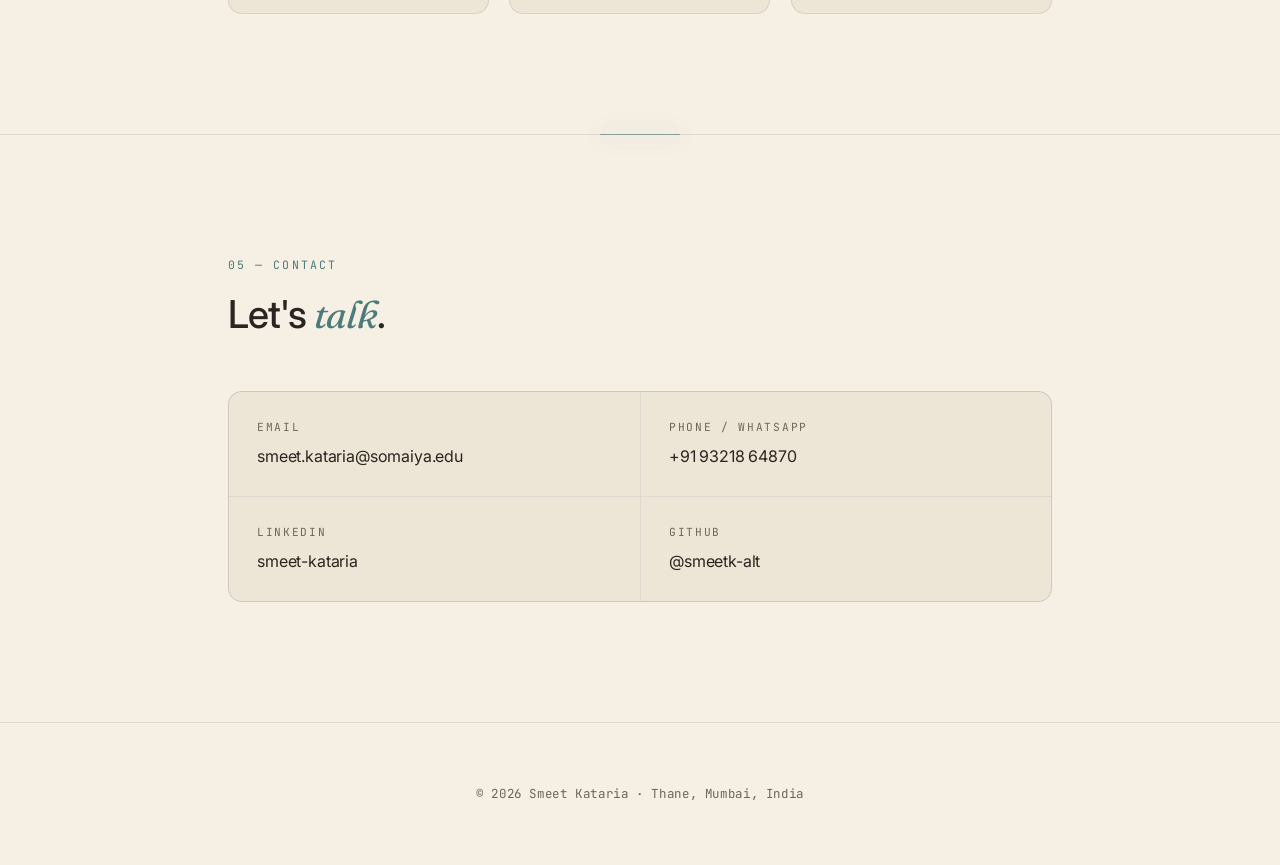
==== commit 1df4e4ae: "Pivot palette: warm cream editorial with terracotta/moss/rose/plum/teal — no more black or gold" ====
--- a/index.html
+++ b/index.html
@@ -5,34 +5,37 @@
 <meta name="viewport" content="width=device-width, initial-scale=1.0"/>
 <title>Smeet Kataria — AI & Data Science Student</title>
 <meta name="description" content="Smeet Kataria — AI & Data Science student at KJ Somaiya, Mumbai. Data, automation, and software."/>
-<link rel="icon" type="image/svg+xml" href="data:image/svg+xml,<svg xmlns='http://www.w3.org/2000/svg' viewBox='0 0 100 100'><rect width='100' height='100' fill='%230a0a0a'/><text x='50' y='68' font-size='60' font-family='Georgia' fill='%23d4a96a' text-anchor='middle'>S</text></svg>">
+<link rel="icon" type="image/svg+xml" href="data:image/svg+xml,<svg xmlns='http://www.w3.org/2000/svg' viewBox='0 0 100 100'><rect width='100' height='100' fill='%23f5efe4'/><text x='50' y='68' font-size='60' font-family='Georgia' font-style='italic' fill='%23b25e3f' text-anchor='middle'>S</text></svg>">
 <link rel="preconnect" href="https://fonts.googleapis.com">
 <link rel="preconnect" href="https://fonts.gstatic.com" crossorigin>
 <link href="https://fonts.googleapis.com/css2?family=Inter:wght@300;400;500;600;700&family=Fraunces:ital,opsz,wght@0,9..144,400;0,9..144,500;1,9..144,400;1,9..144,500&family=JetBrains+Mono:wght@400;500&display=swap" rel="stylesheet">
 <style>
 *,*::before,*::after{margin:0;padding:0;box-sizing:border-box;-webkit-font-smoothing:antialiased;}
 :root{
-  --ink:#f2efe8;
-  --ink2:#a8a39a;
-  --ink3:#2a2a2a;
-  --accent:#d4a96a;         /* gold — brand anchor */
-  --accent-warm:#e8c48a;
-
-  /* section palette — muted, warm-toned, no rainbow */
-  --c-experience:#d4a96a;   /* gold */
-  --c-projects:#9db38f;     /* sage */
-  --c-skills:#c9a58c;       /* rose */
-  --c-beyond:#a897b3;       /* dusty plum */
-  --c-contact:#c98c74;      /* copper */
-
-  --bg:#0b0a09;
-  --card:#131210;
-  --border:rgba(242,239,232,.07);
+  /* warm cream editorial base — no black, no gold */
+  --bg:#f5efe4;
+  --card:#ede5d5;
+  --card-2:#e5dcc9;
+  --ink:#2a2521;            /* deep warm charcoal */
+  --ink2:#6d655c;           /* warm mid */
+  --ink3:#a89f92;
+  --border:rgba(42,37,33,.10);
+
+  --accent:#b25e3f;         /* terracotta — new brand anchor */
+  --accent-warm:#c47959;
+
+  /* section palette — deeper for legibility on cream */
+  --c-experience:#b25e3f;   /* terracotta */
+  --c-projects:#6e8859;     /* moss */
+  --c-skills:#9a5b6a;       /* mulberry rose */
+  --c-beyond:#6d5b8b;       /* plum */
+  --c-contact:#4d7a7a;      /* deep teal */
+
   --spring:cubic-bezier(.34,1.56,.64,1);
   --ease:cubic-bezier(.2,.7,.2,1);
 }
 
-/* Per-section accent overrides — narrow scope, brand still gold-forward */
+/* Per-section accents — full palette rotation */
 #experience{--sec:var(--c-experience);}
 #projects{--sec:var(--c-projects);}
 #skills{--sec:var(--c-skills);}
@@ -40,23 +43,23 @@
 #contact{--sec:var(--c-contact);}
 html{scroll-behavior:smooth;}
 body{font-family:'Inter',-apple-system,BlinkMacSystemFont,sans-serif;color:var(--ink);background:var(--bg);font-weight:400;line-height:1.7;letter-spacing:-.005em;position:relative;overflow-x:hidden;}
-::selection{background:rgba(212,169,106,.3);color:var(--ink);}
-.bg-mesh{position:fixed;inset:-20%;z-index:0;pointer-events:none;filter:blur(60px);opacity:.55;}
-.bg-mesh span{position:absolute;border-radius:50%;mix-blend-mode:screen;}
-.bg-mesh .b1{width:48vw;height:48vw;left:-8%;top:-10%;background:radial-gradient(circle,rgba(212,169,106,.55),transparent 70%);animation:drift1 22s ease-in-out infinite;}
-.bg-mesh .b2{width:42vw;height:42vw;right:-10%;top:8%;background:radial-gradient(circle,rgba(212,169,106,.40),transparent 70%);animation:drift2 26s ease-in-out infinite;}
-.bg-mesh .b3{width:50vw;height:50vw;left:25%;bottom:-15%;background:radial-gradient(circle,rgba(150,110,220,.35),transparent 70%);animation:drift3 30s ease-in-out infinite;}
-.bg-mesh .b4{width:36vw;height:36vw;left:55%;top:45%;background:radial-gradient(circle,rgba(212,169,106,.30),transparent 70%);animation:drift1 28s ease-in-out infinite reverse;}
+::selection{background:rgba(178,94,63,.25);color:var(--ink);}
+.bg-mesh{position:fixed;inset:-20%;z-index:0;pointer-events:none;filter:blur(80px);opacity:.5;}
+.bg-mesh span{position:absolute;border-radius:50%;mix-blend-mode:multiply;}
+.bg-mesh .b1{width:52vw;height:52vw;left:-10%;top:-12%;background:radial-gradient(circle,rgba(178,94,63,.35),transparent 70%);animation:drift1 22s ease-in-out infinite;}
+.bg-mesh .b2{width:44vw;height:44vw;right:-12%;top:10%;background:radial-gradient(circle,rgba(110,136,89,.32),transparent 70%);animation:drift2 26s ease-in-out infinite;}
+.bg-mesh .b3{width:50vw;height:50vw;left:20%;bottom:-15%;background:radial-gradient(circle,rgba(109,91,139,.30),transparent 70%);animation:drift3 30s ease-in-out infinite;}
+.bg-mesh .b4{width:38vw;height:38vw;left:55%;top:45%;background:radial-gradient(circle,rgba(77,122,122,.28),transparent 70%);animation:drift1 28s ease-in-out infinite reverse;}
 @keyframes drift1{0%,100%{transform:translate(0,0) scale(1);}50%{transform:translate(8%,6%) scale(1.15);}}
 @keyframes drift2{0%,100%{transform:translate(0,0) scale(1);}50%{transform:translate(-6%,10%) scale(1.1);}}
 @keyframes drift3{0%,100%{transform:translate(0,0) scale(1);}50%{transform:translate(5%,-8%) scale(1.2);}}
 
 .bg-stars{position:fixed;inset:0;z-index:0;pointer-events:none;overflow:hidden;}
-.bg-stars span{position:absolute;background:#fff;border-radius:50%;opacity:0;animation:twinkle linear infinite;}
+.bg-stars span{position:absolute;background:rgba(42,37,33,.35);border-radius:50%;opacity:0;animation:twinkle linear infinite;}
 @keyframes twinkle{
   0%{opacity:0;transform:translateY(0);}
-  20%{opacity:.8;}
-  80%{opacity:.6;}
+  20%{opacity:.5;}
+  80%{opacity:.35;}
   100%{opacity:0;transform:translateY(-30px);}
 }
 body > *{position:relative;z-index:1;}
@@ -64,7 +67,7 @@
 /* TOP BAR */
 #topbar{position:fixed;top:0;left:0;right:0;z-index:100;padding:22px 40px;
   display:flex;justify-content:space-between;align-items:center;
-  background:rgba(11,10,9,.7);backdrop-filter:blur(20px) saturate(140%);
+  background:rgba(245,239,228,.75);backdrop-filter:blur(20px) saturate(140%);
   -webkit-backdrop-filter:blur(20px) saturate(140%);
   border-bottom:1px solid var(--border);}
 .tb-logo{font-weight:500;font-size:.95rem;color:var(--ink);text-decoration:none;letter-spacing:-.015em;}
@@ -84,8 +87,8 @@
 .hero-inner{max-width:920px;margin:0 auto;display:flex;gap:64px;align-items:center;}
 .hero-text{flex:1;min-width:0;}
 .hero-photo{flex:0 0 168px;width:168px;height:168px;border-radius:50%;overflow:hidden;
-  border:1px solid rgba(212,169,106,.4);box-shadow:0 0 0 8px rgba(212,169,106,.06),0 20px 60px rgba(0,0,0,.4);
-  background:linear-gradient(135deg,#1a1a1a,#0a0a0a);position:relative;transition:transform .8s var(--spring);}
+  border:1px solid rgba(178,94,63,.4);box-shadow:0 0 0 8px rgba(178,94,63,.08),0 20px 60px rgba(42,37,33,.15);
+  background:linear-gradient(135deg,var(--card-2),var(--card));position:relative;transition:transform .8s var(--spring);}
 .hero-photo:hover{transform:scale(1.03);}
 .hero-photo img{width:100%;height:100%;object-fit:cover;object-position:center 25%;display:block;position:relative;z-index:2;}
 .hero-photo-fallback{position:absolute;inset:0;z-index:1;display:flex;align-items:center;justify-content:center;
@@ -104,10 +107,10 @@
 .cta-row{display:flex;flex-wrap:wrap;gap:14px;}
 .btn{display:inline-flex;align-items:center;gap:10px;padding:13px 24px;font-size:.86rem;font-weight:500;
   text-decoration:none;border-radius:100px;transition:all .4s var(--spring);border:1px solid transparent;letter-spacing:.005em;}
-.btn-primary{background:var(--accent);color:#0a0a0a;box-shadow:0 8px 24px -8px rgba(212,169,106,.6);}
-.btn-primary:hover{background:var(--accent-warm);transform:translateY(-2px);box-shadow:0 12px 32px -8px rgba(212,169,106,.7);}
+.btn-primary{background:var(--accent);color:#faf6ed;box-shadow:0 8px 24px -8px rgba(178,94,63,.5);}
+.btn-primary:hover{background:var(--accent-warm);transform:translateY(-2px);box-shadow:0 12px 32px -8px rgba(178,94,63,.6);}
 .btn-secondary{background:transparent;color:var(--ink);border-color:var(--border);}
-.btn-secondary:hover{border-color:rgba(242,239,232,.25);background:rgba(242,239,232,.03);transform:translateY(-2px);}
+.btn-secondary:hover{border-color:rgba(42,37,33,.25);background:rgba(42,37,33,.04);transform:translateY(-2px);}
 
 /* SECTION */
 section{padding:120px 0;border-top:1px solid var(--border);position:relative;}
@@ -120,7 +123,7 @@
 .stats{display:grid;grid-template-columns:repeat(3,1fr);gap:1px;background:var(--border);border:1px solid var(--border);border-radius:14px;overflow:hidden;margin-bottom:64px;}
 @media(max-width:600px){.stats{grid-template-columns:repeat(2,1fr);}}
 .stat{background:var(--card);padding:32px 26px;transition:background .4s var(--ease);}
-.stat:hover{background:#181612;}
+.stat:hover{background:var(--card-2);}
 .stat-n{font-size:2.4rem;font-weight:500;color:var(--ink);letter-spacing:-.035em;line-height:1;}
 .stat-n span{color:var(--accent);font-size:.95rem;font-weight:400;margin-left:4px;letter-spacing:0;}
 .stat-l{font-size:.74rem;color:var(--ink2);margin-top:12px;font-family:'JetBrains Mono',monospace;letter-spacing:.05em;text-transform:uppercase;}
@@ -158,7 +161,7 @@
 @media(max-width:600px){.contact-list{grid-template-columns:1fr;}}
 .contact-list a{background:var(--card);padding:26px 28px;text-decoration:none;display:block;transition:background .4s var(--ease);position:relative;}
 .contact-list a::after{content:'→';position:absolute;right:28px;top:50%;transform:translateY(-50%) translateX(-8px);opacity:0;color:var(--sec,var(--accent));transition:all .4s var(--spring);font-size:1.1rem;}
-.contact-list a:hover{background:#181612;}
+.contact-list a:hover{background:var(--card-2);}
 .contact-list a:hover::after{opacity:1;transform:translateY(-50%) translateX(0);}
 .contact-l{font-size:.7rem;font-family:'JetBrains Mono',monospace;color:var(--ink2);margin-bottom:6px;letter-spacing:.15em;text-transform:uppercase;}
 .contact-v{font-size:1rem;color:var(--ink);font-weight:400;letter-spacing:-.01em;}
@@ -173,7 +176,7 @@
 .reveal-soft.in{opacity:1;}
 
 /* SCROLL PROGRESS BAR — hairline gold under the topbar */
-.progress-bar{position:fixed;top:0;left:0;height:2px;background:var(--accent);z-index:200;transform-origin:left;transform:scaleX(0);transition:transform .1s linear;box-shadow:0 0 12px rgba(212,169,106,.6);}
+.progress-bar{position:fixed;top:0;left:0;height:2px;background:var(--accent);z-index:200;transform-origin:left;transform:scaleX(0);transition:transform .1s linear;box-shadow:0 0 12px rgba(178,94,63,.5);}
 
 /* PREFERS-REDUCED-MOTION — kill everything ambient */
 @media (prefers-reduced-motion: reduce){
@@ -424,14 +427,14 @@
 // Stars
 (function(){
   const host=document.getElementById('stars');
-  const N=80;
+  const N=45;
   for(let i=0;i<N;i++){
     const s=document.createElement('span');
-    const size=Math.random()*1.8+0.4;
+    const size=Math.random()*1.4+0.4;
     s.style.width=s.style.height=size+'px';
     s.style.left=Math.random()*100+'%';
     s.style.top=Math.random()*100+'%';
-    const dur=Math.random()*2.5+1.5;
+    const dur=Math.random()*3+2;
     s.style.animationDuration=dur+'s';
     s.style.animationDelay=(-Math.random()*dur)+'s';
     host.appendChild(s);
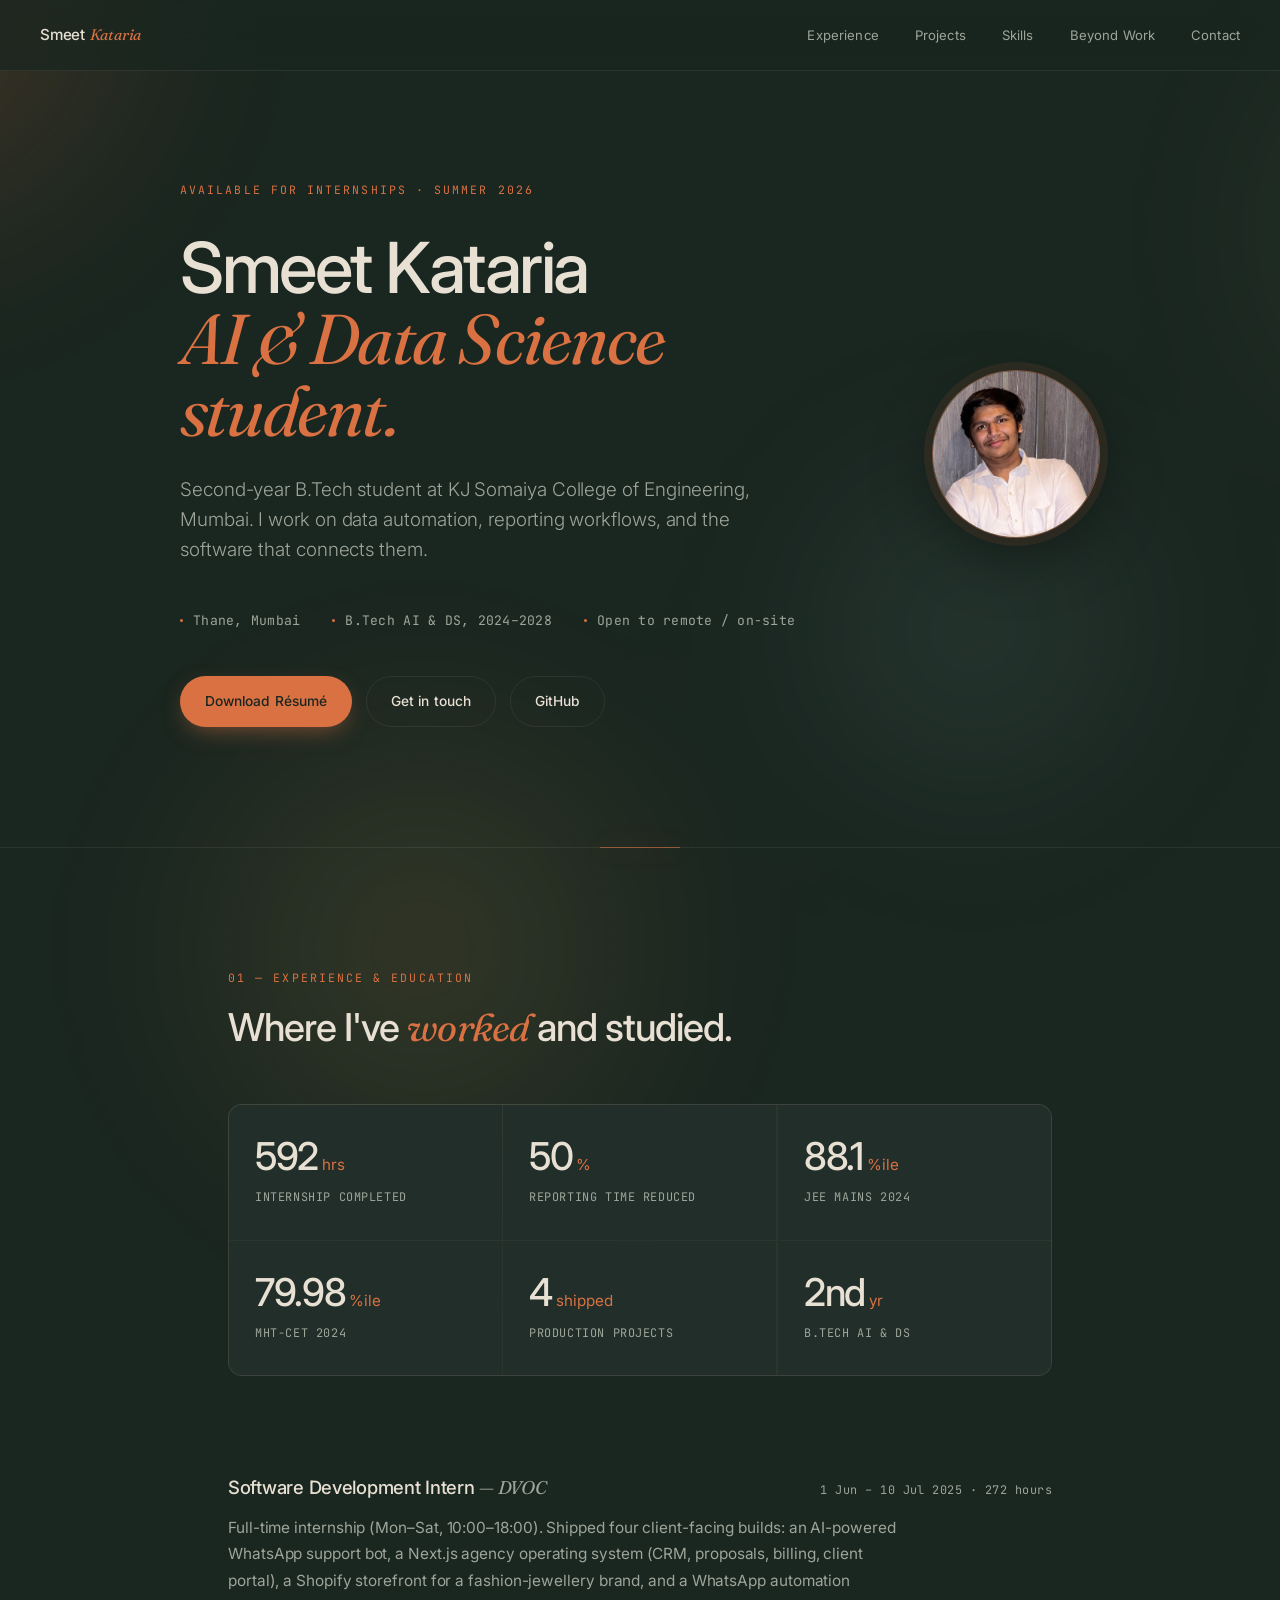
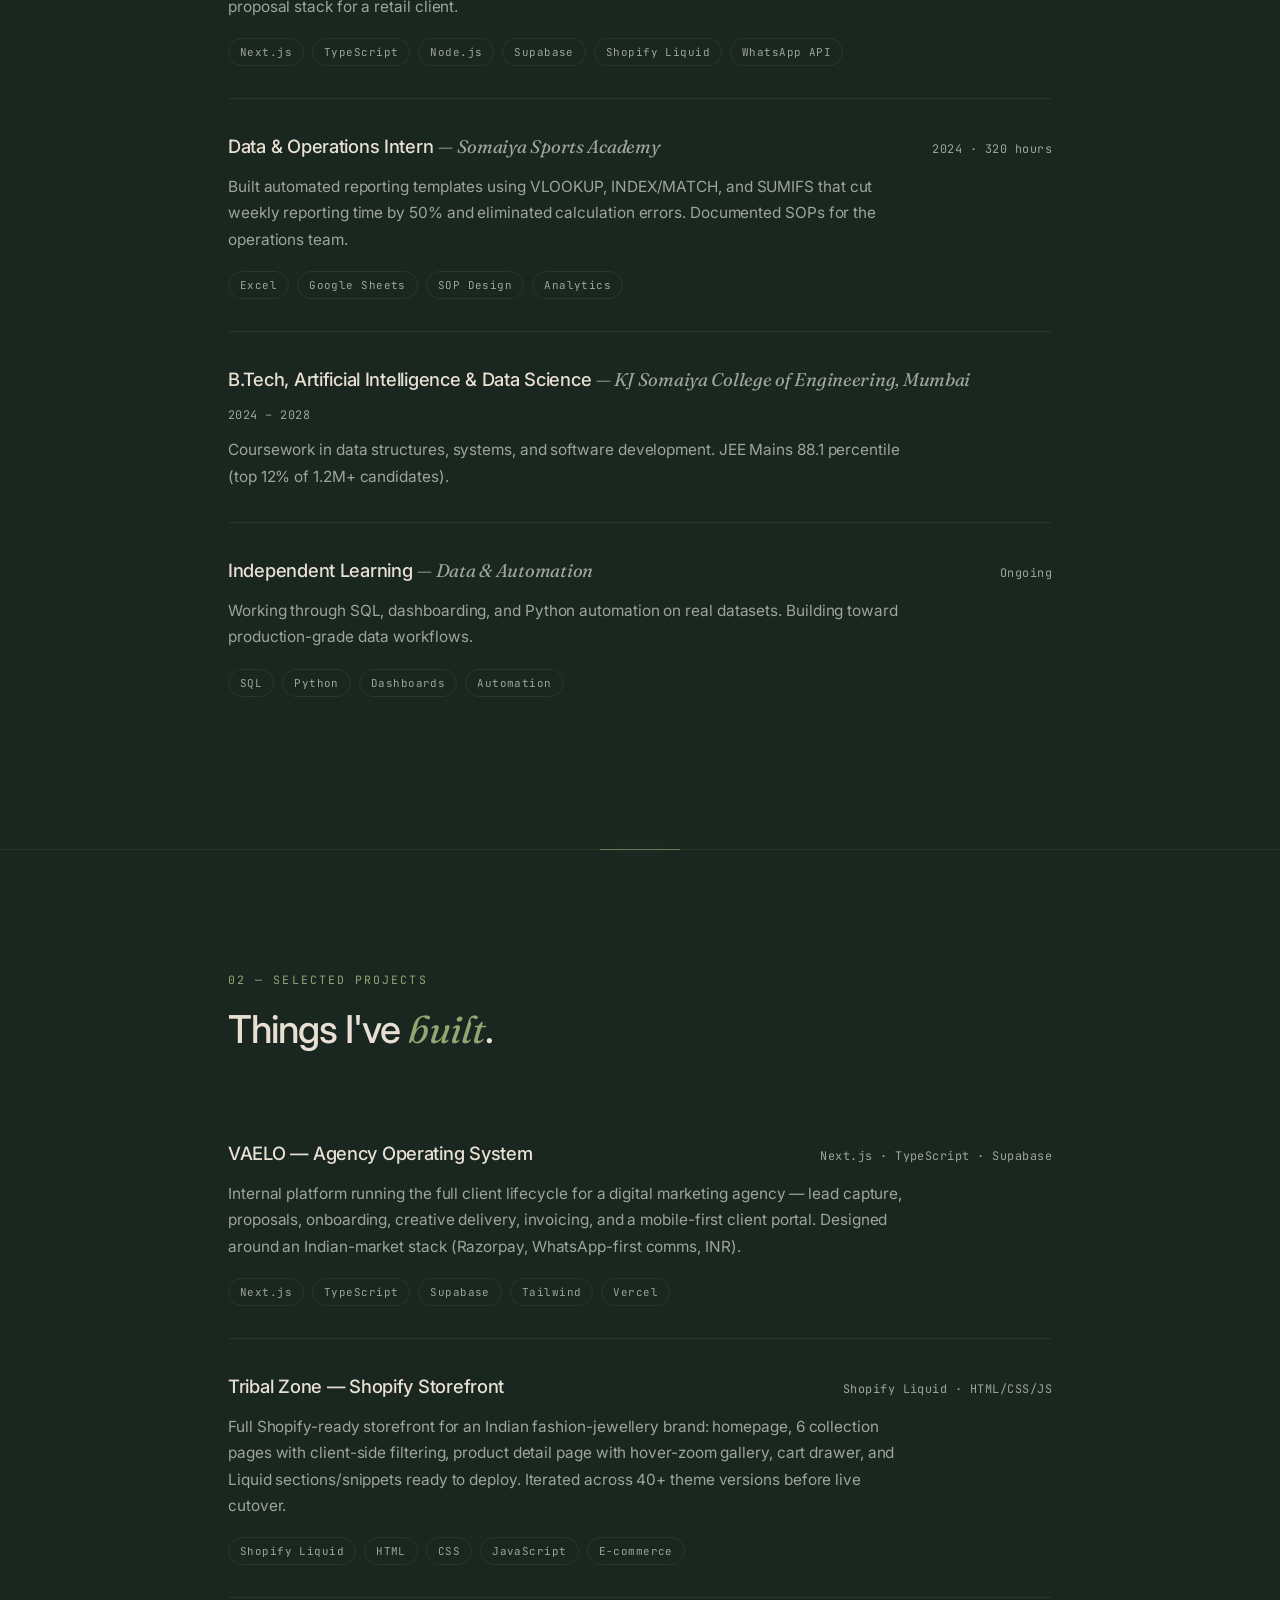
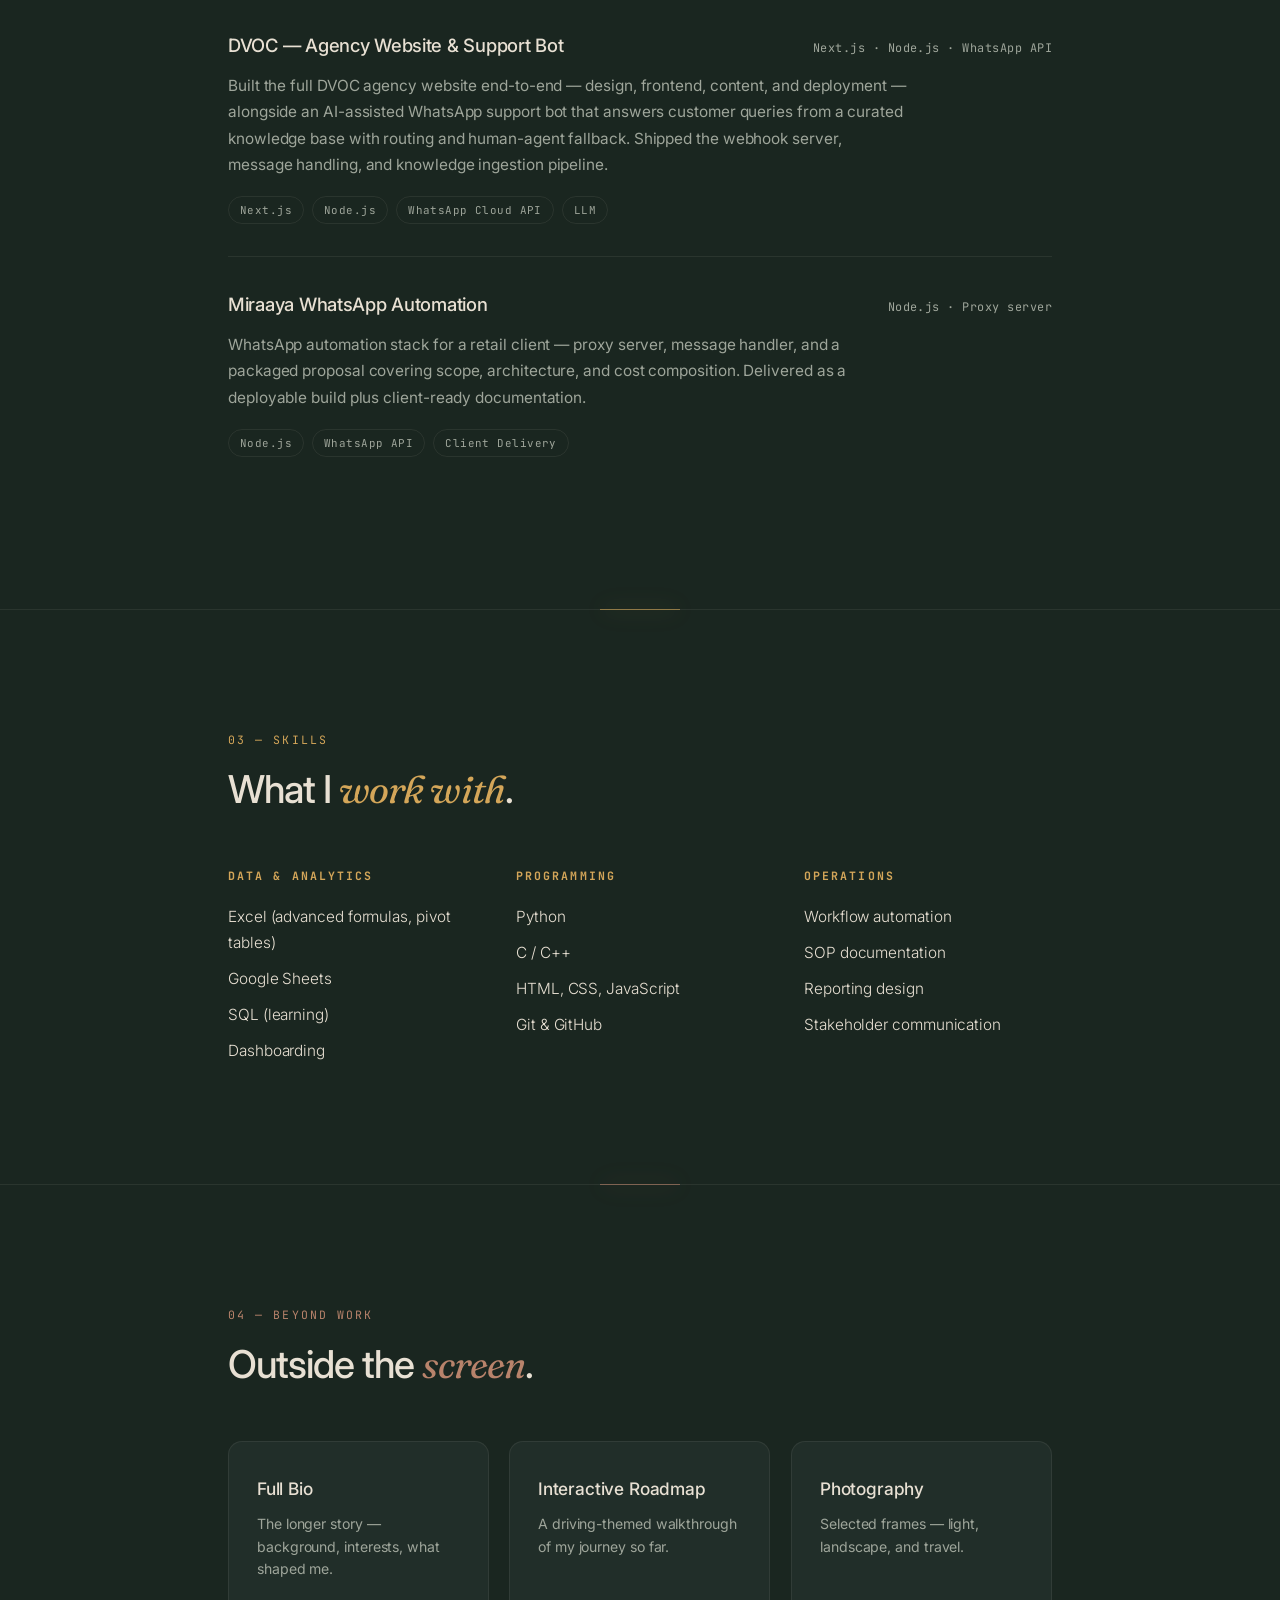
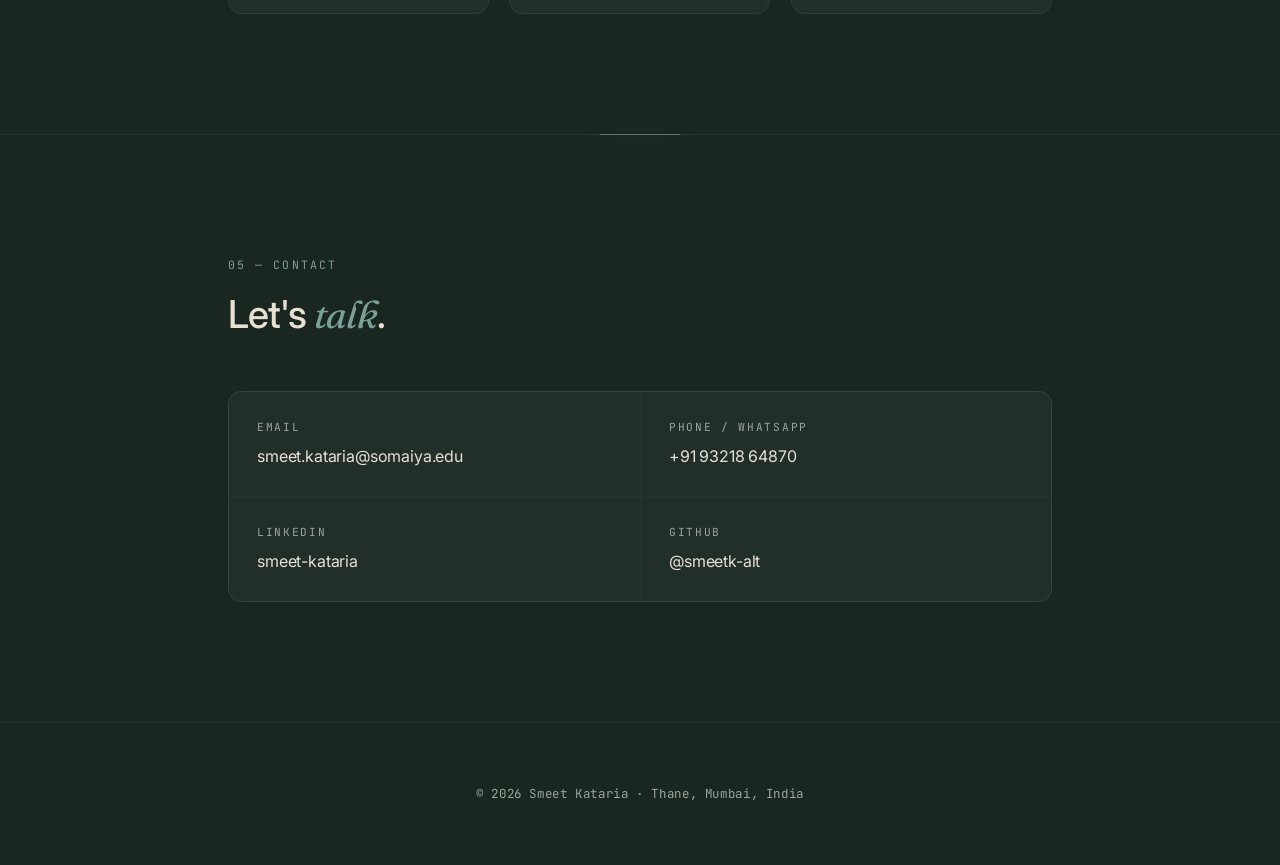
==== commit 8a4eb950: "Pivot palette: deep forest editorial — burnt orange brand, moss/ochre/tan/teal section rotation, exp" ====
--- a/index.html
+++ b/index.html
@@ -5,31 +5,31 @@
 <meta name="viewport" content="width=device-width, initial-scale=1.0"/>
 <title>Smeet Kataria — AI & Data Science Student</title>
 <meta name="description" content="Smeet Kataria — AI & Data Science student at KJ Somaiya, Mumbai. Data, automation, and software."/>
-<link rel="icon" type="image/svg+xml" href="data:image/svg+xml,<svg xmlns='http://www.w3.org/2000/svg' viewBox='0 0 100 100'><rect width='100' height='100' fill='%23f5efe4'/><text x='50' y='68' font-size='60' font-family='Georgia' font-style='italic' fill='%23b25e3f' text-anchor='middle'>S</text></svg>">
+<link rel="icon" type="image/svg+xml" href="data:image/svg+xml,<svg xmlns='http://www.w3.org/2000/svg' viewBox='0 0 100 100'><rect width='100' height='100' fill='%231a2620'/><text x='50' y='68' font-size='60' font-family='Georgia' font-style='italic' fill='%23d97142' text-anchor='middle'>S</text></svg>">
 <link rel="preconnect" href="https://fonts.googleapis.com">
 <link rel="preconnect" href="https://fonts.gstatic.com" crossorigin>
 <link href="https://fonts.googleapis.com/css2?family=Inter:wght@300;400;500;600;700&family=Fraunces:ital,opsz,wght@0,9..144,400;0,9..144,500;1,9..144,400;1,9..144,500&family=JetBrains+Mono:wght@400;500&display=swap" rel="stylesheet">
 <style>
 *,*::before,*::after{margin:0;padding:0;box-sizing:border-box;-webkit-font-smoothing:antialiased;}
 :root{
-  /* warm cream editorial base — no black, no gold */
-  --bg:#f5efe4;
-  --card:#ede5d5;
-  --card-2:#e5dcc9;
-  --ink:#2a2521;            /* deep warm charcoal */
-  --ink2:#6d655c;           /* warm mid */
-  --ink3:#a89f92;
-  --border:rgba(42,37,33,.10);
-
-  --accent:#b25e3f;         /* terracotta — new brand anchor */
-  --accent-warm:#c47959;
-
-  /* section palette — deeper for legibility on cream */
-  --c-experience:#b25e3f;   /* terracotta */
-  --c-projects:#6e8859;     /* moss */
-  --c-skills:#9a5b6a;       /* mulberry rose */
-  --c-beyond:#6d5b8b;       /* plum */
-  --c-contact:#4d7a7a;      /* deep teal */
+  /* deep forest editorial — expedition, National Geographic */
+  --bg:#1a2620;
+  --card:#212e29;
+  --card-2:#2a3a34;
+  --ink:#e8e0d3;            /* warm bone */
+  --ink2:#9ea59a;           /* muted sage-grey */
+  --ink3:#4a544e;
+  --border:rgba(232,224,211,.08);
+
+  --accent:#d97142;         /* burnt orange — brand anchor */
+  --accent-warm:#e6885a;
+
+  /* section palette — earth tones only */
+  --c-experience:#d97142;   /* burnt orange */
+  --c-projects:#8fa872;     /* moss */
+  --c-skills:#d4a659;       /* ochre */
+  --c-beyond:#b8836b;       /* umber tan */
+  --c-contact:#7ba099;      /* weathered teal */
 
   --spring:cubic-bezier(.34,1.56,.64,1);
   --ease:cubic-bezier(.2,.7,.2,1);
@@ -43,23 +43,23 @@
 #contact{--sec:var(--c-contact);}
 html{scroll-behavior:smooth;}
 body{font-family:'Inter',-apple-system,BlinkMacSystemFont,sans-serif;color:var(--ink);background:var(--bg);font-weight:400;line-height:1.7;letter-spacing:-.005em;position:relative;overflow-x:hidden;}
-::selection{background:rgba(178,94,63,.25);color:var(--ink);}
-.bg-mesh{position:fixed;inset:-20%;z-index:0;pointer-events:none;filter:blur(80px);opacity:.5;}
-.bg-mesh span{position:absolute;border-radius:50%;mix-blend-mode:multiply;}
-.bg-mesh .b1{width:52vw;height:52vw;left:-10%;top:-12%;background:radial-gradient(circle,rgba(178,94,63,.35),transparent 70%);animation:drift1 22s ease-in-out infinite;}
-.bg-mesh .b2{width:44vw;height:44vw;right:-12%;top:10%;background:radial-gradient(circle,rgba(110,136,89,.32),transparent 70%);animation:drift2 26s ease-in-out infinite;}
-.bg-mesh .b3{width:50vw;height:50vw;left:20%;bottom:-15%;background:radial-gradient(circle,rgba(109,91,139,.30),transparent 70%);animation:drift3 30s ease-in-out infinite;}
-.bg-mesh .b4{width:38vw;height:38vw;left:55%;top:45%;background:radial-gradient(circle,rgba(77,122,122,.28),transparent 70%);animation:drift1 28s ease-in-out infinite reverse;}
+::selection{background:rgba(217,113,66,.3);color:var(--ink);}
+.bg-mesh{position:fixed;inset:-20%;z-index:0;pointer-events:none;filter:blur(70px);opacity:.55;}
+.bg-mesh span{position:absolute;border-radius:50%;mix-blend-mode:screen;}
+.bg-mesh .b1{width:52vw;height:52vw;left:-10%;top:-12%;background:radial-gradient(circle,rgba(217,113,66,.42),transparent 70%);animation:drift1 22s ease-in-out infinite;}
+.bg-mesh .b2{width:44vw;height:44vw;right:-12%;top:10%;background:radial-gradient(circle,rgba(143,168,114,.30),transparent 70%);animation:drift2 26s ease-in-out infinite;}
+.bg-mesh .b3{width:50vw;height:50vw;left:20%;bottom:-15%;background:radial-gradient(circle,rgba(212,166,89,.28),transparent 70%);animation:drift3 30s ease-in-out infinite;}
+.bg-mesh .b4{width:38vw;height:38vw;left:55%;top:45%;background:radial-gradient(circle,rgba(123,160,153,.28),transparent 70%);animation:drift1 28s ease-in-out infinite reverse;}
 @keyframes drift1{0%,100%{transform:translate(0,0) scale(1);}50%{transform:translate(8%,6%) scale(1.15);}}
 @keyframes drift2{0%,100%{transform:translate(0,0) scale(1);}50%{transform:translate(-6%,10%) scale(1.1);}}
 @keyframes drift3{0%,100%{transform:translate(0,0) scale(1);}50%{transform:translate(5%,-8%) scale(1.2);}}
 
 .bg-stars{position:fixed;inset:0;z-index:0;pointer-events:none;overflow:hidden;}
-.bg-stars span{position:absolute;background:rgba(42,37,33,.35);border-radius:50%;opacity:0;animation:twinkle linear infinite;}
+.bg-stars span{position:absolute;background:rgba(232,224,211,.7);border-radius:50%;opacity:0;animation:twinkle linear infinite;}
 @keyframes twinkle{
   0%{opacity:0;transform:translateY(0);}
-  20%{opacity:.5;}
-  80%{opacity:.35;}
+  20%{opacity:.7;}
+  80%{opacity:.5;}
   100%{opacity:0;transform:translateY(-30px);}
 }
 body > *{position:relative;z-index:1;}
@@ -67,7 +67,7 @@
 /* TOP BAR */
 #topbar{position:fixed;top:0;left:0;right:0;z-index:100;padding:22px 40px;
   display:flex;justify-content:space-between;align-items:center;
-  background:rgba(245,239,228,.75);backdrop-filter:blur(20px) saturate(140%);
+  background:rgba(26,38,32,.75);backdrop-filter:blur(20px) saturate(140%);
   -webkit-backdrop-filter:blur(20px) saturate(140%);
   border-bottom:1px solid var(--border);}
 .tb-logo{font-weight:500;font-size:.95rem;color:var(--ink);text-decoration:none;letter-spacing:-.015em;}
@@ -87,7 +87,7 @@
 .hero-inner{max-width:920px;margin:0 auto;display:flex;gap:64px;align-items:center;}
 .hero-text{flex:1;min-width:0;}
 .hero-photo{flex:0 0 168px;width:168px;height:168px;border-radius:50%;overflow:hidden;
-  border:1px solid rgba(178,94,63,.4);box-shadow:0 0 0 8px rgba(178,94,63,.08),0 20px 60px rgba(42,37,33,.15);
+  border:1px solid rgba(217,113,66,.5);box-shadow:0 0 0 8px rgba(217,113,66,.10),0 20px 60px rgba(0,0,0,.4);
   background:linear-gradient(135deg,var(--card-2),var(--card));position:relative;transition:transform .8s var(--spring);}
 .hero-photo:hover{transform:scale(1.03);}
 .hero-photo img{width:100%;height:100%;object-fit:cover;object-position:center 25%;display:block;position:relative;z-index:2;}
@@ -107,10 +107,10 @@
 .cta-row{display:flex;flex-wrap:wrap;gap:14px;}
 .btn{display:inline-flex;align-items:center;gap:10px;padding:13px 24px;font-size:.86rem;font-weight:500;
   text-decoration:none;border-radius:100px;transition:all .4s var(--spring);border:1px solid transparent;letter-spacing:.005em;}
-.btn-primary{background:var(--accent);color:#faf6ed;box-shadow:0 8px 24px -8px rgba(178,94,63,.5);}
-.btn-primary:hover{background:var(--accent-warm);transform:translateY(-2px);box-shadow:0 12px 32px -8px rgba(178,94,63,.6);}
+.btn-primary{background:var(--accent);color:#1a2620;box-shadow:0 8px 24px -8px rgba(217,113,66,.6);}
+.btn-primary:hover{background:var(--accent-warm);transform:translateY(-2px);box-shadow:0 12px 32px -8px rgba(217,113,66,.7);}
 .btn-secondary{background:transparent;color:var(--ink);border-color:var(--border);}
-.btn-secondary:hover{border-color:rgba(42,37,33,.25);background:rgba(42,37,33,.04);transform:translateY(-2px);}
+.btn-secondary:hover{border-color:rgba(232,224,211,.25);background:rgba(232,224,211,.04);transform:translateY(-2px);}
 
 /* SECTION */
 section{padding:120px 0;border-top:1px solid var(--border);position:relative;}
@@ -176,7 +176,7 @@
 .reveal-soft.in{opacity:1;}
 
 /* SCROLL PROGRESS BAR — hairline gold under the topbar */
-.progress-bar{position:fixed;top:0;left:0;height:2px;background:var(--accent);z-index:200;transform-origin:left;transform:scaleX(0);transition:transform .1s linear;box-shadow:0 0 12px rgba(178,94,63,.5);}
+.progress-bar{position:fixed;top:0;left:0;height:2px;background:var(--accent);z-index:200;transform-origin:left;transform:scaleX(0);transition:transform .1s linear;box-shadow:0 0 12px rgba(217,113,66,.6);}
 
 /* PREFERS-REDUCED-MOTION — kill everything ambient */
 @media (prefers-reduced-motion: reduce){
@@ -427,14 +427,14 @@
 // Stars
 (function(){
   const host=document.getElementById('stars');
-  const N=45;
+  const N=70;
   for(let i=0;i<N;i++){
     const s=document.createElement('span');
-    const size=Math.random()*1.4+0.4;
+    const size=Math.random()*1.6+0.4;
     s.style.width=s.style.height=size+'px';
     s.style.left=Math.random()*100+'%';
     s.style.top=Math.random()*100+'%';
-    const dur=Math.random()*3+2;
+    const dur=Math.random()*2.5+1.8;
     s.style.animationDuration=dur+'s';
     s.style.animationDelay=(-Math.random()*dur)+'s';
     host.appendChild(s);
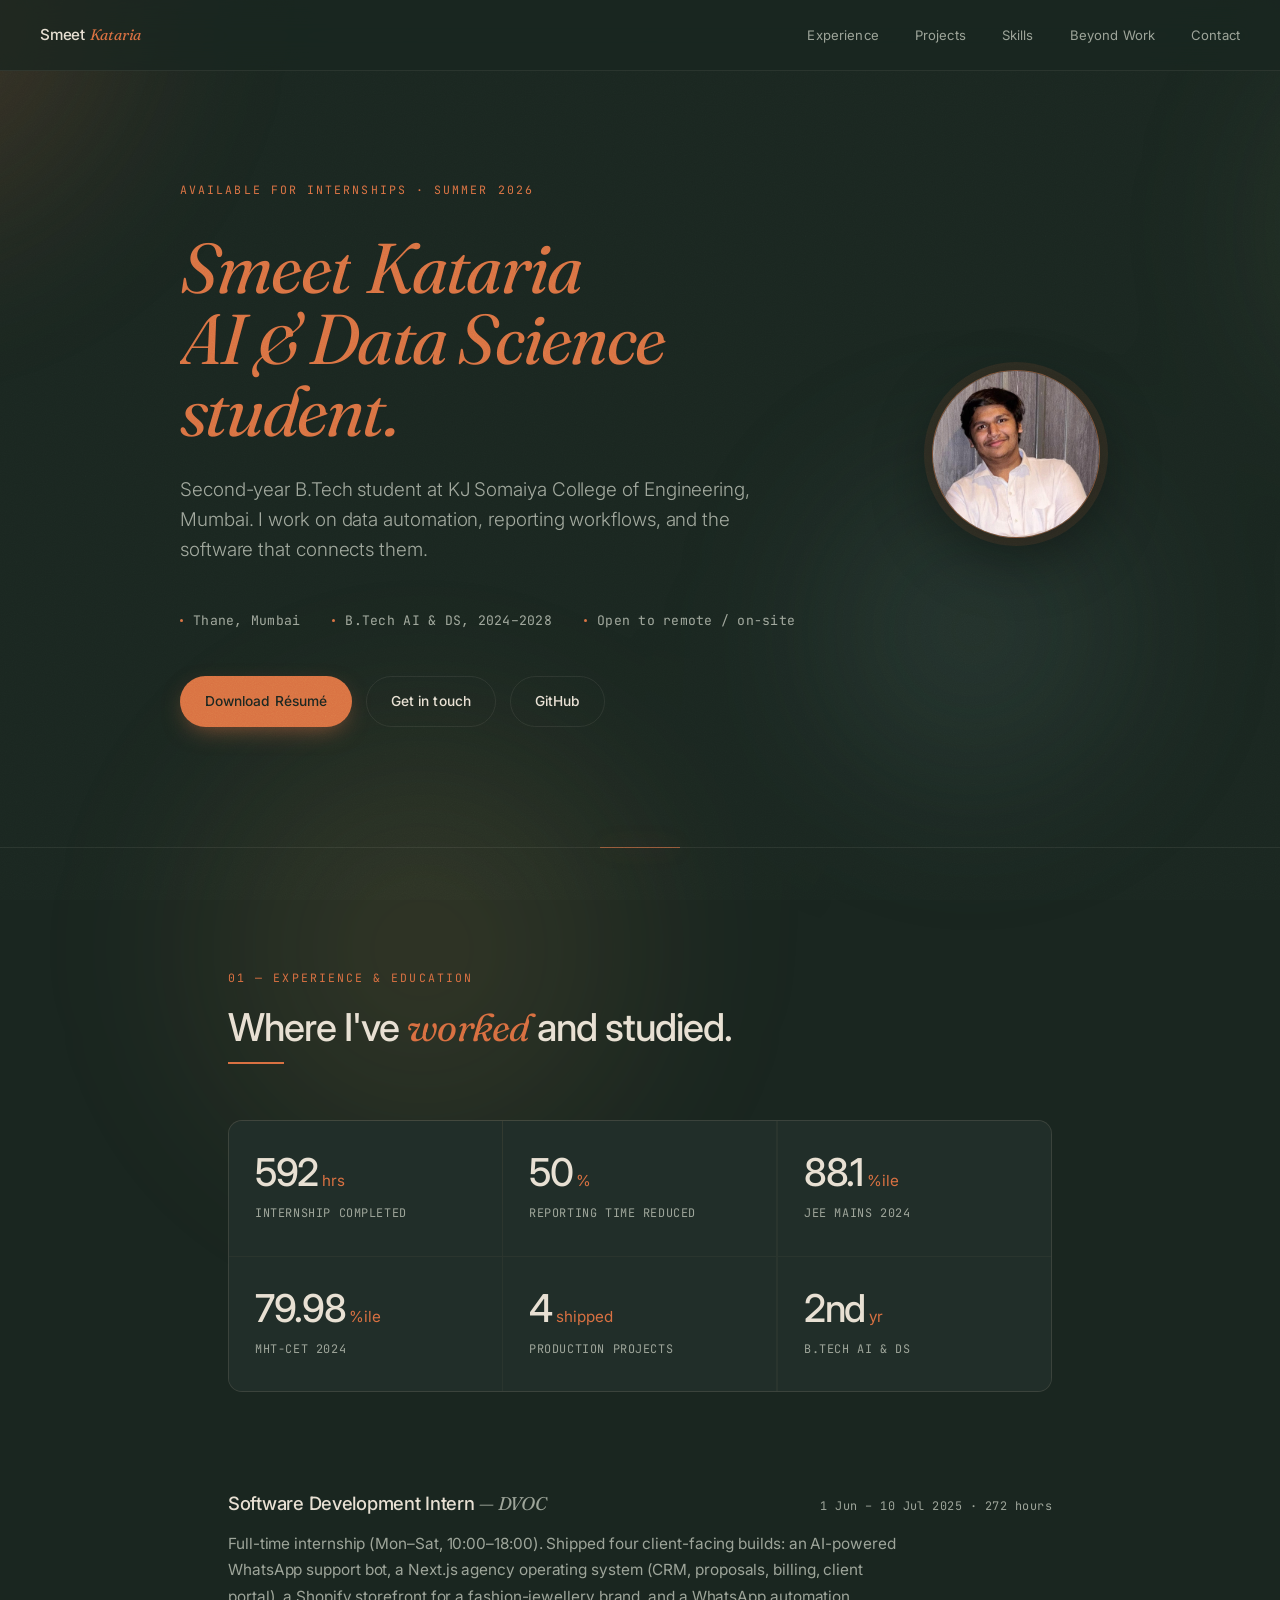
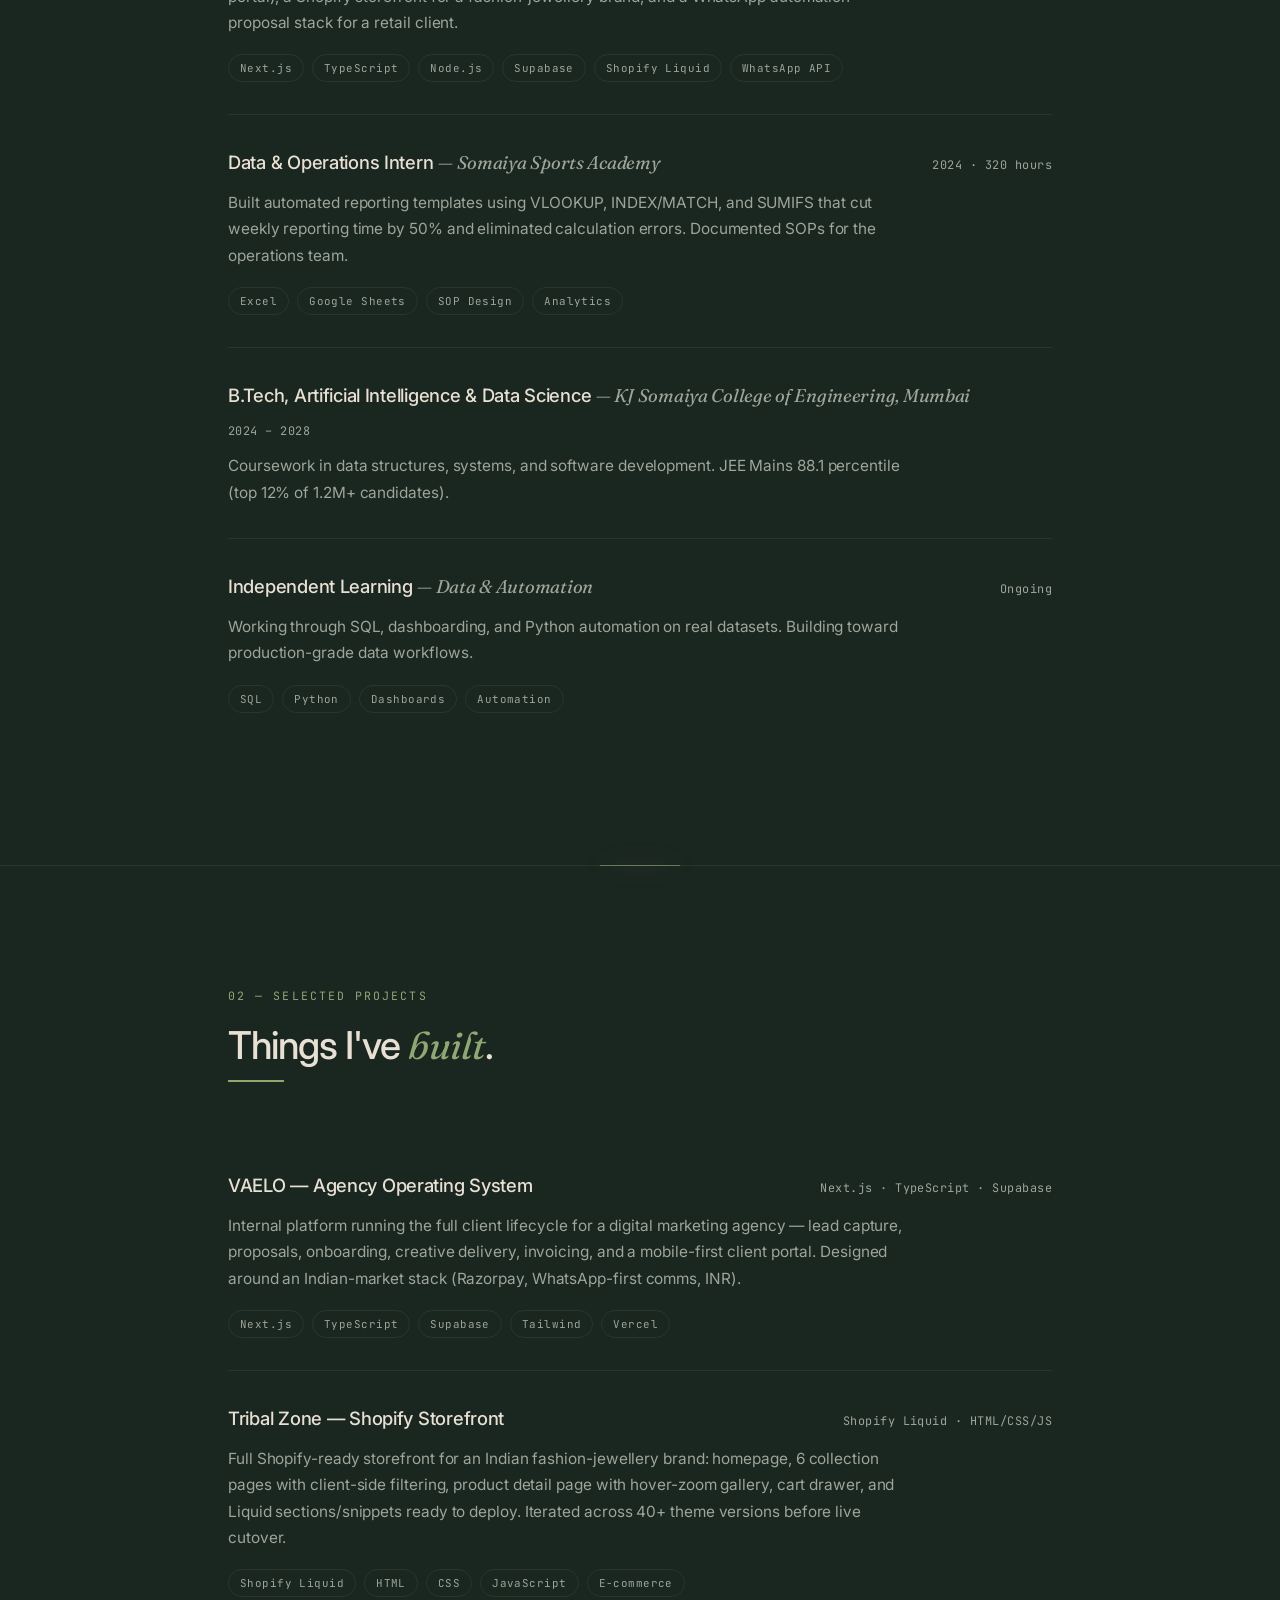
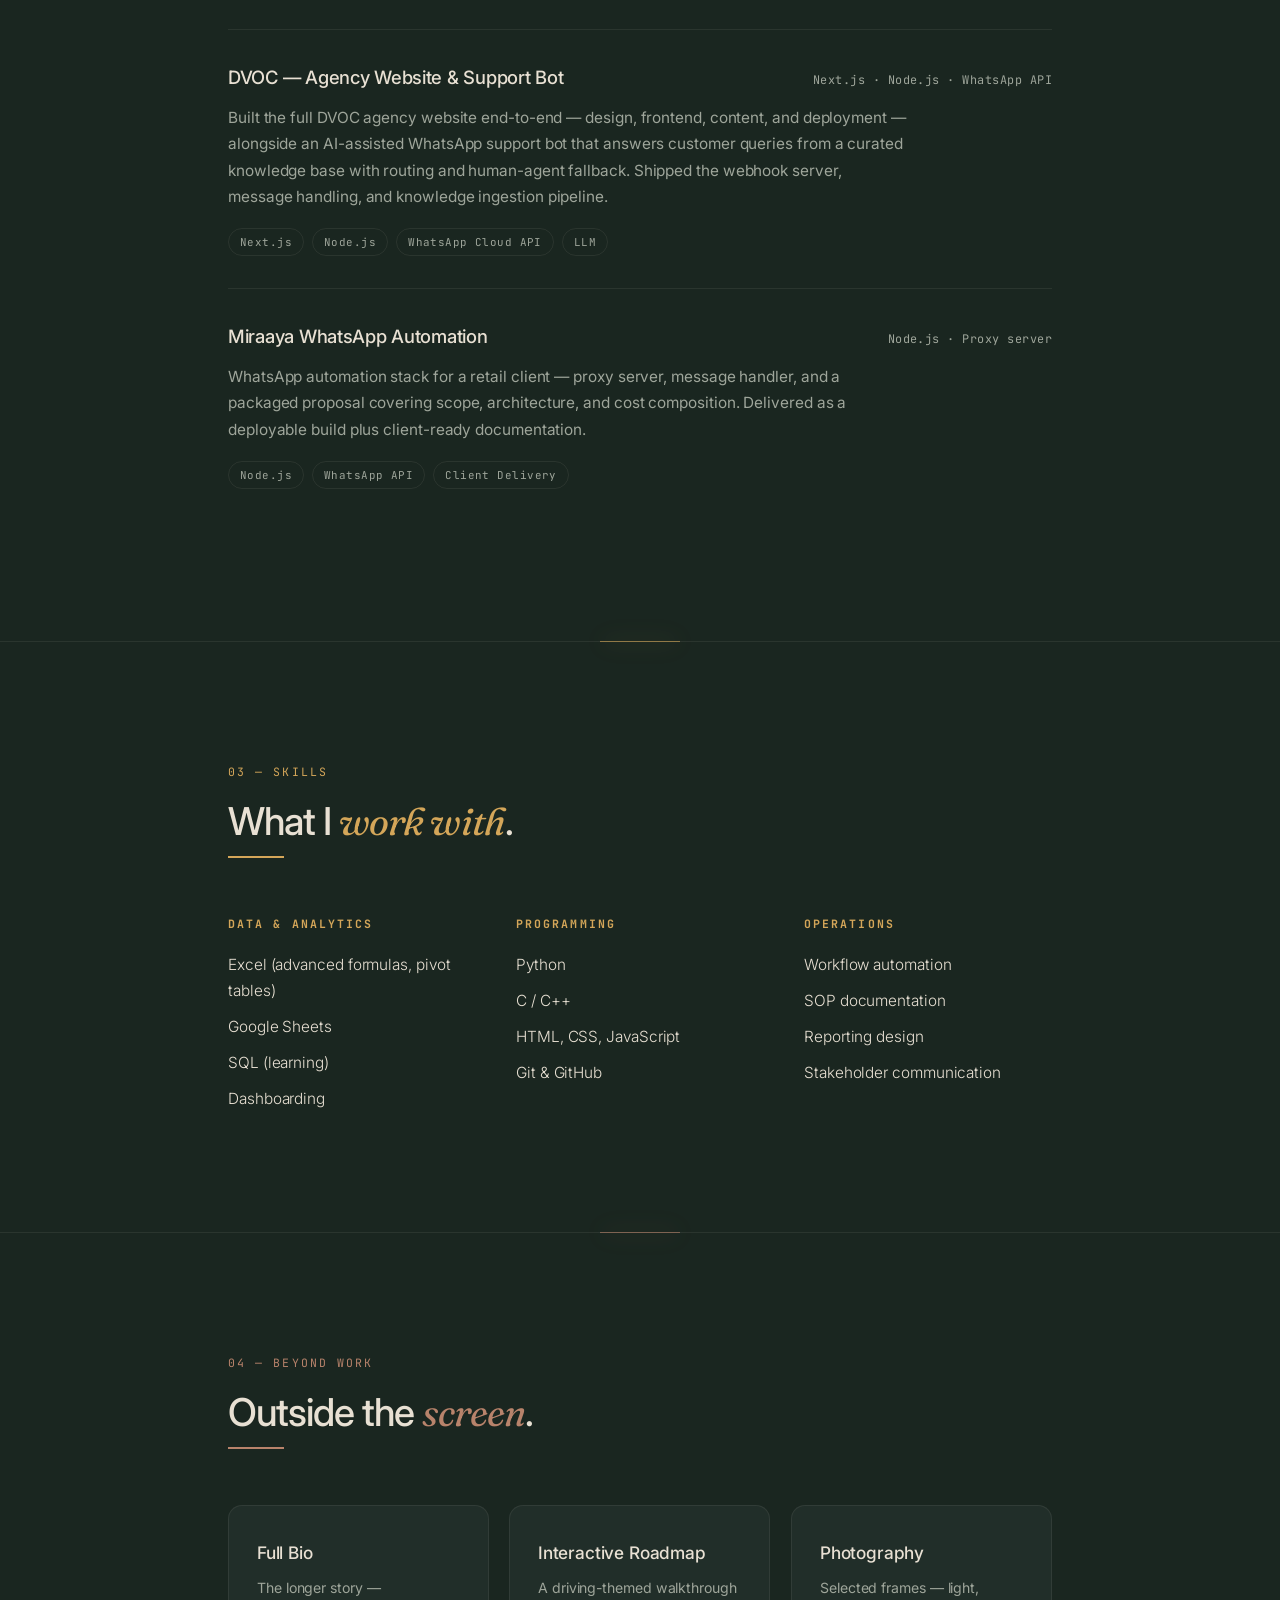
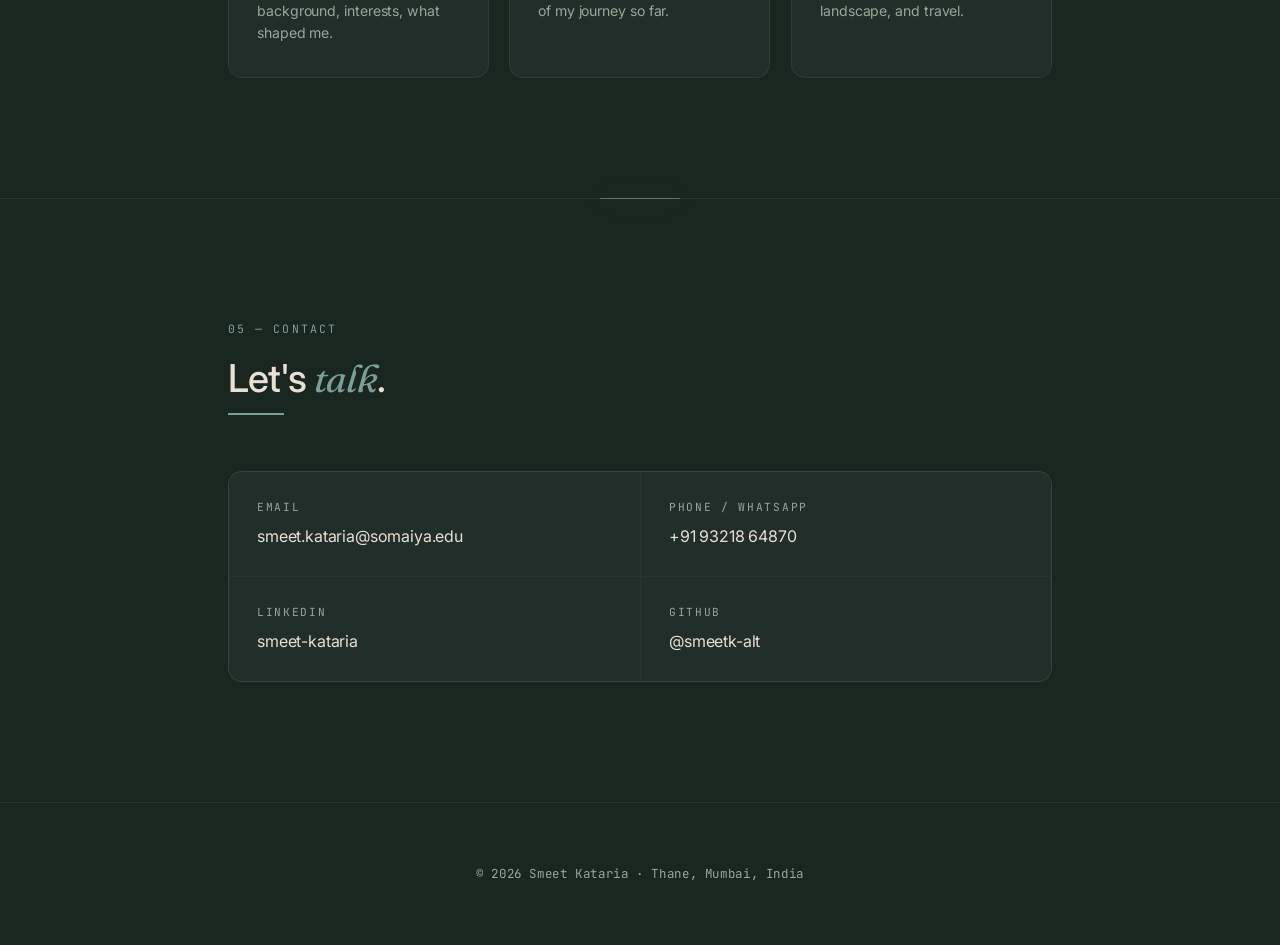
==== commit 082b3966: "Add cursor spotlight, grain, section title underline draw, entry hover chevron, hero photo parallax" ====
--- a/index.html
+++ b/index.html
@@ -175,6 +175,44 @@
 .reveal-soft{opacity:0;transition:opacity .9s var(--ease);transition-delay:calc(var(--i,0) * 60ms);}
 .reveal-soft.in{opacity:1;}
 
+/* WORD SPLIT — hero h1 word-by-word rise */
+.h-word{display:inline-block;overflow:hidden;vertical-align:bottom;}
+.h-word > span{display:inline-block;transform:translateY(105%);transition:transform .9s cubic-bezier(.22,.61,.36,1);transition-delay:calc(var(--i,0) * 70ms);}
+.h-word.in > span{transform:translateY(0);}
+
+/* MAGNETIC BUTTON — 3D-ish pull toward pointer */
+.btn{will-change:transform;}
+
+/* NAV ACTIVE INDICATOR */
+.tb-nav a.active{color:var(--ink);}
+.tb-nav a.active::after{transform:scaleX(1);}
+
+/* HERO PHOTO TILT — perspective wrapper */
+.hero-photo{perspective:1000px;}
+.hero-photo img,.hero-photo-fallback{transition:transform .3s var(--ease);}
+
+/* CURSOR SPOTLIGHT — warm radial follows pointer */
+.cursor-glow{position:fixed;top:0;left:0;width:520px;height:520px;pointer-events:none;z-index:1;
+  background:radial-gradient(circle,rgba(217,113,66,.14),transparent 65%);
+  transform:translate3d(-50%,-50%,0);transition:opacity .4s var(--ease);opacity:0;mix-blend-mode:screen;}
+body:hover .cursor-glow{opacity:1;}
+
+/* GRAIN OVERLAY — SVG noise for editorial texture */
+.grain{position:fixed;inset:0;pointer-events:none;z-index:2;opacity:.35;mix-blend-mode:overlay;
+  background-image:url("data:image/svg+xml,%3Csvg xmlns='http://www.w3.org/2000/svg' width='240' height='240'%3E%3Cfilter id='n'%3E%3CfeTurbulence baseFrequency='.9' numOctaves='3' type='fractalNoise'/%3E%3CfeColorMatrix type='saturate' values='0'/%3E%3C/filter%3E%3Crect width='240' height='240' filter='url(%23n)' opacity='.5'/%3E%3C/svg%3E");}
+
+/* SECTION TITLE UNDERLINE DRAW */
+.sec-title{position:relative;display:inline-block;padding-bottom:16px;}
+.sec-title::after{content:'';position:absolute;left:0;bottom:0;width:56px;height:2px;background:var(--sec,var(--accent));transform:scaleX(0);transform-origin:left;transition:transform .8s var(--spring);transition-delay:.2s;}
+.sec-title.in::after,.reveal.sec-title.in::after{transform:scaleX(1);}
+
+/* ENTRY HOVER — subtle chevron on right + border warm */
+.entry{position:relative;transition:padding-left .4s var(--spring),border-color .3s var(--ease);}
+.entry::after{content:'→';position:absolute;right:0;top:32px;color:var(--sec,var(--accent));font-family:'Fraunces',Georgia,serif;font-style:italic;opacity:0;transform:translateX(-6px);transition:all .4s var(--spring);pointer-events:none;font-size:1.2rem;}
+.entry:hover{padding-left:12px;}
+.entry:hover::after{opacity:.7;transform:translateX(0);}
+@media(max-width:600px){.entry::after{display:none;}}
+
 /* SCROLL PROGRESS BAR — hairline gold under the topbar */
 .progress-bar{position:fixed;top:0;left:0;height:2px;background:var(--accent);z-index:200;transform-origin:left;transform:scaleX(0);transition:transform .1s linear;box-shadow:0 0 12px rgba(217,113,66,.6);}
 
@@ -190,6 +228,8 @@
 
 <div class="bg-mesh" aria-hidden="true"><span class="b1"></span><span class="b2"></span><span class="b3"></span><span class="b4"></span></div>
 <div class="bg-stars" id="stars" aria-hidden="true"></div>
+<div class="cursor-glow" id="cursorGlow" aria-hidden="true"></div>
+<div class="grain" aria-hidden="true"></div>
 <div class="progress-bar" id="progress" aria-hidden="true"></div>
 
 <nav id="topbar">
@@ -547,6 +587,147 @@
     });
   });
 })();
+
+// Hero h1 word-by-word slide-up
+(function(){
+  const reduce=matchMedia('(prefers-reduced-motion: reduce)').matches;
+  if(reduce)return;
+  const h1=document.querySelector('.hero h1');
+  if(!h1)return;
+  // walk each direct text/element node, wrap words in .h-word > span while preserving <span> and <br>
+  const nodes=[...h1.childNodes];
+  h1.innerHTML='';
+  let idx=0;
+  nodes.forEach(node=>{
+    if(node.nodeType===3){
+      node.nodeValue.split(/(\s+)/).forEach(part=>{
+        if(!part)return;
+        if(/^\s+$/.test(part)){h1.appendChild(document.createTextNode(part));return;}
+        const wrap=document.createElement('span');
+        wrap.className='h-word';
+        wrap.style.setProperty('--i',idx++);
+        const inner=document.createElement('span');
+        inner.textContent=part;
+        wrap.appendChild(inner);
+        h1.appendChild(wrap);
+      });
+    }else if(node.nodeName==='BR'){
+      h1.appendChild(node.cloneNode());
+    }else{
+      // wrap the entire element (e.g. italic accent <span>) as one word
+      const wrap=document.createElement('span');
+      wrap.className='h-word';
+      wrap.style.setProperty('--i',idx++);
+      const inner=document.createElement('span');
+      inner.appendChild(node.cloneNode(true));
+      wrap.appendChild(inner);
+      h1.appendChild(wrap);
+    }
+  });
+  requestAnimationFrame(()=>{
+    h1.querySelectorAll('.h-word').forEach(w=>w.classList.add('in'));
+  });
+})();
+
+// Hero photo cursor-tilt (subtle 3D parallax)
+(function(){
+  const reduce=matchMedia('(prefers-reduced-motion: reduce)').matches;
+  if(reduce)return;
+  const photo=document.querySelector('.hero-photo');
+  if(!photo)return;
+  const inner=photo.querySelector('img')||photo.querySelector('.hero-photo-fallback');
+  const hero=document.querySelector('.hero');
+  if(!hero||!inner)return;
+  hero.addEventListener('pointermove',(e)=>{
+    const r=photo.getBoundingClientRect();
+    const cx=r.left+r.width/2, cy=r.top+r.height/2;
+    const dx=(e.clientX-cx)/window.innerWidth;
+    const dy=(e.clientY-cy)/window.innerHeight;
+    const rx=(-dy*8).toFixed(2);
+    const ry=(dx*10).toFixed(2);
+    inner.style.transform=`rotateX(${rx}deg) rotateY(${ry}deg) scale(1.04)`;
+  });
+  hero.addEventListener('pointerleave',()=>{
+    inner.style.transform='';
+  });
+})();
+
+// Nav active-section indicator (scroll spy)
+(function(){
+  const links=[...document.querySelectorAll('.tb-nav a')];
+  const map=new Map();
+  links.forEach(l=>{
+    const id=l.getAttribute('href')?.replace('#','');
+    if(!id)return;
+    const sec=document.getElementById(id);
+    if(sec)map.set(sec,l);
+  });
+  if(!map.size)return;
+  const io=new IntersectionObserver((entries)=>{
+    entries.forEach(e=>{
+      const link=map.get(e.target);
+      if(!link)return;
+      if(e.isIntersecting)link.classList.add('active');
+      else link.classList.remove('active');
+    });
+  },{rootMargin:'-40% 0px -55% 0px'});
+  map.forEach((_,sec)=>io.observe(sec));
+})();
+
+// Cursor spotlight — warm radial follows pointer
+(function(){
+  const reduce=matchMedia('(prefers-reduced-motion: reduce)').matches;
+  const glow=document.getElementById('cursorGlow');
+  if(!glow||reduce){if(glow)glow.remove();return;}
+  let tx=0,ty=0,cx=0,cy=0,raf=null;
+  function loop(){
+    cx+=(tx-cx)*0.18;
+    cy+=(ty-cy)*0.18;
+    glow.style.transform=`translate3d(${cx}px,${cy}px,0) translate(-50%,-50%)`;
+    if(Math.abs(tx-cx)>0.3||Math.abs(ty-cy)>0.3)raf=requestAnimationFrame(loop);
+    else raf=null;
+  }
+  window.addEventListener('pointermove',(e)=>{
+    tx=e.clientX;ty=e.clientY;
+    if(!raf)raf=requestAnimationFrame(loop);
+  },{passive:true});
+})();
+
+// Hero photo scroll parallax — subtle counter-drift
+(function(){
+  const reduce=matchMedia('(prefers-reduced-motion: reduce)').matches;
+  if(reduce)return;
+  const photo=document.querySelector('.hero-photo');
+  if(!photo)return;
+  let ticking=false;
+  function update(){
+    const y=window.scrollY;
+    const shift=Math.min(y*0.15,80);
+    photo.style.setProperty('transform',`translateY(${shift}px)`);
+    ticking=false;
+  }
+  window.addEventListener('scroll',()=>{
+    if(!ticking){requestAnimationFrame(update);ticking=true;}
+  },{passive:true});
+})();
+
+// Magnetic CTA buttons — gentle pull toward cursor
+(function(){
+  const reduce=matchMedia('(prefers-reduced-motion: reduce)').matches;
+  if(reduce)return;
+  document.querySelectorAll('.btn').forEach(btn=>{
+    btn.addEventListener('pointermove',(e)=>{
+      const r=btn.getBoundingClientRect();
+      const cx=r.left+r.width/2, cy=r.top+r.height/2;
+      const dx=(e.clientX-cx)/r.width;
+      const dy=(e.clientY-cy)/r.height;
+      btn.style.transform=`translate(${dx*8}px, ${dy*6}px)`;
+    });
+    btn.addEventListener('pointerleave',()=>{
+      btn.style.transform='';
+    });
+  });
+})();
 </script>
 </body>
 </html>
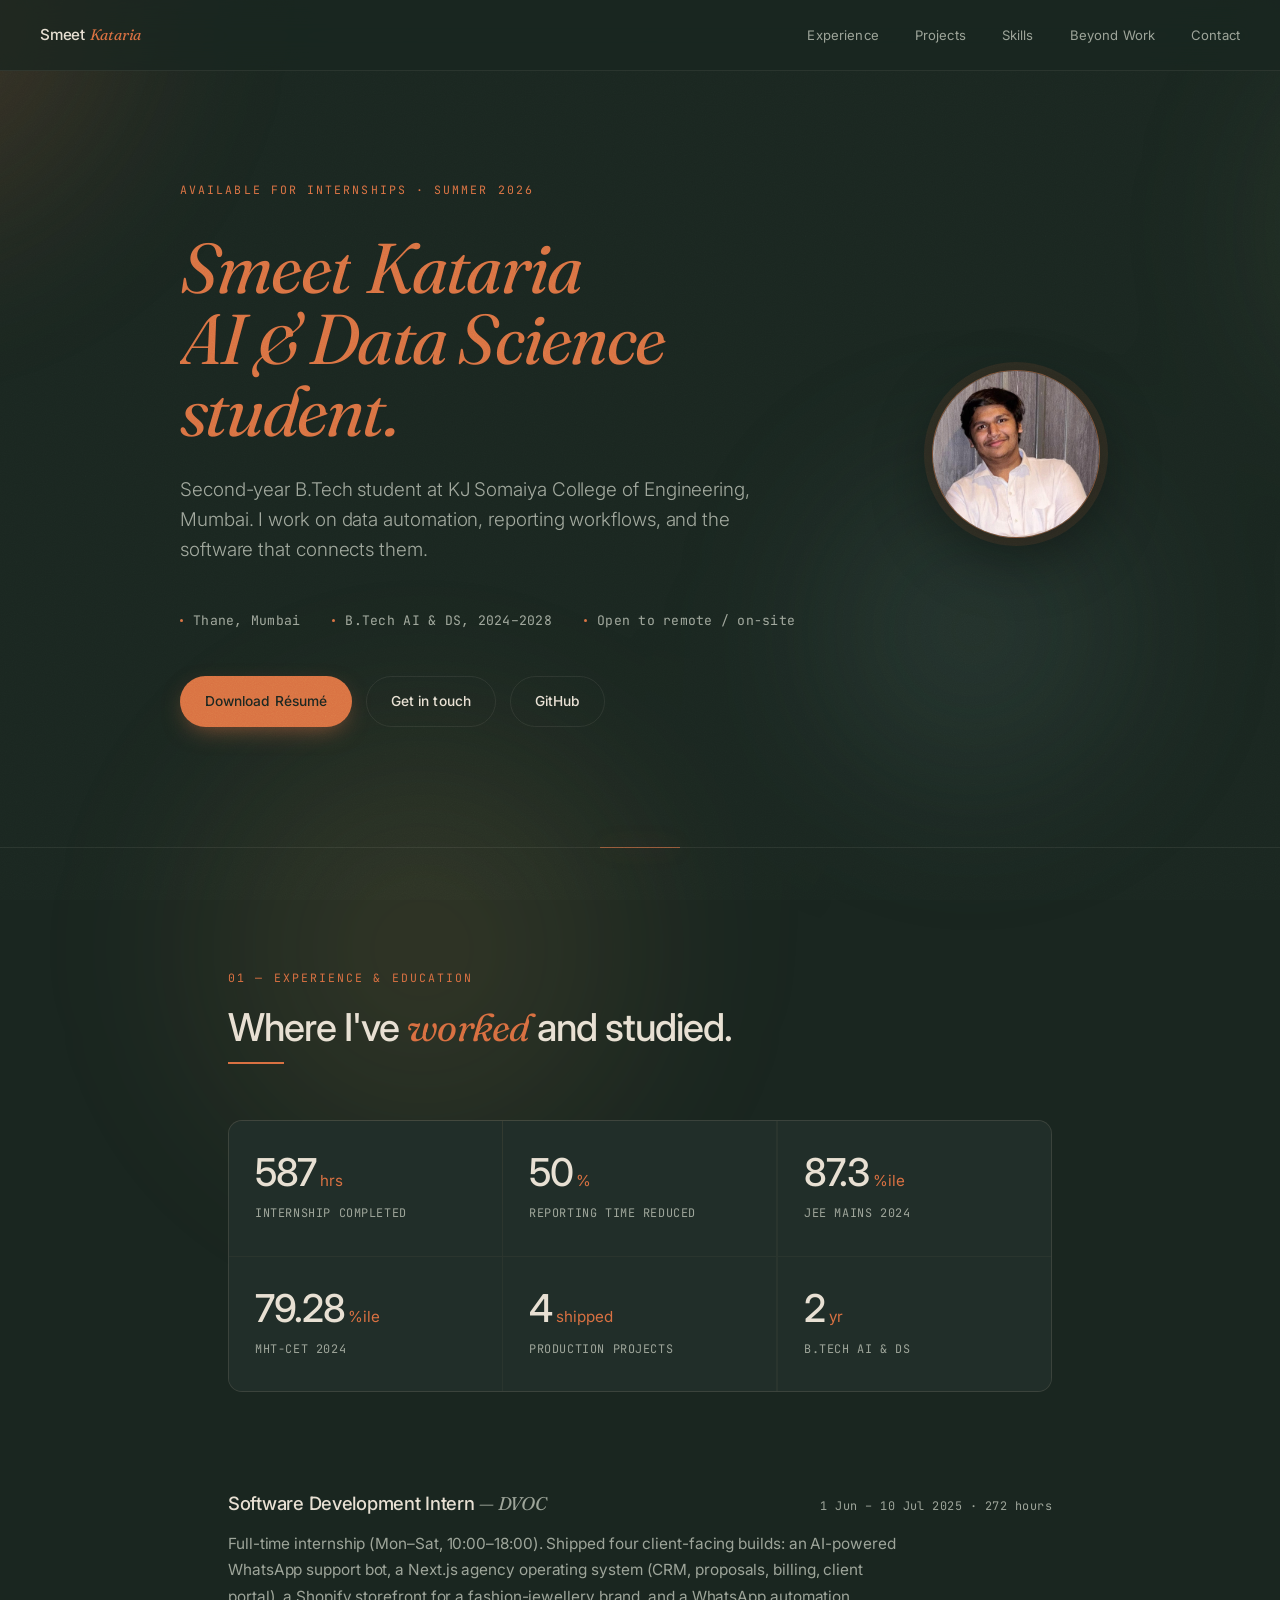
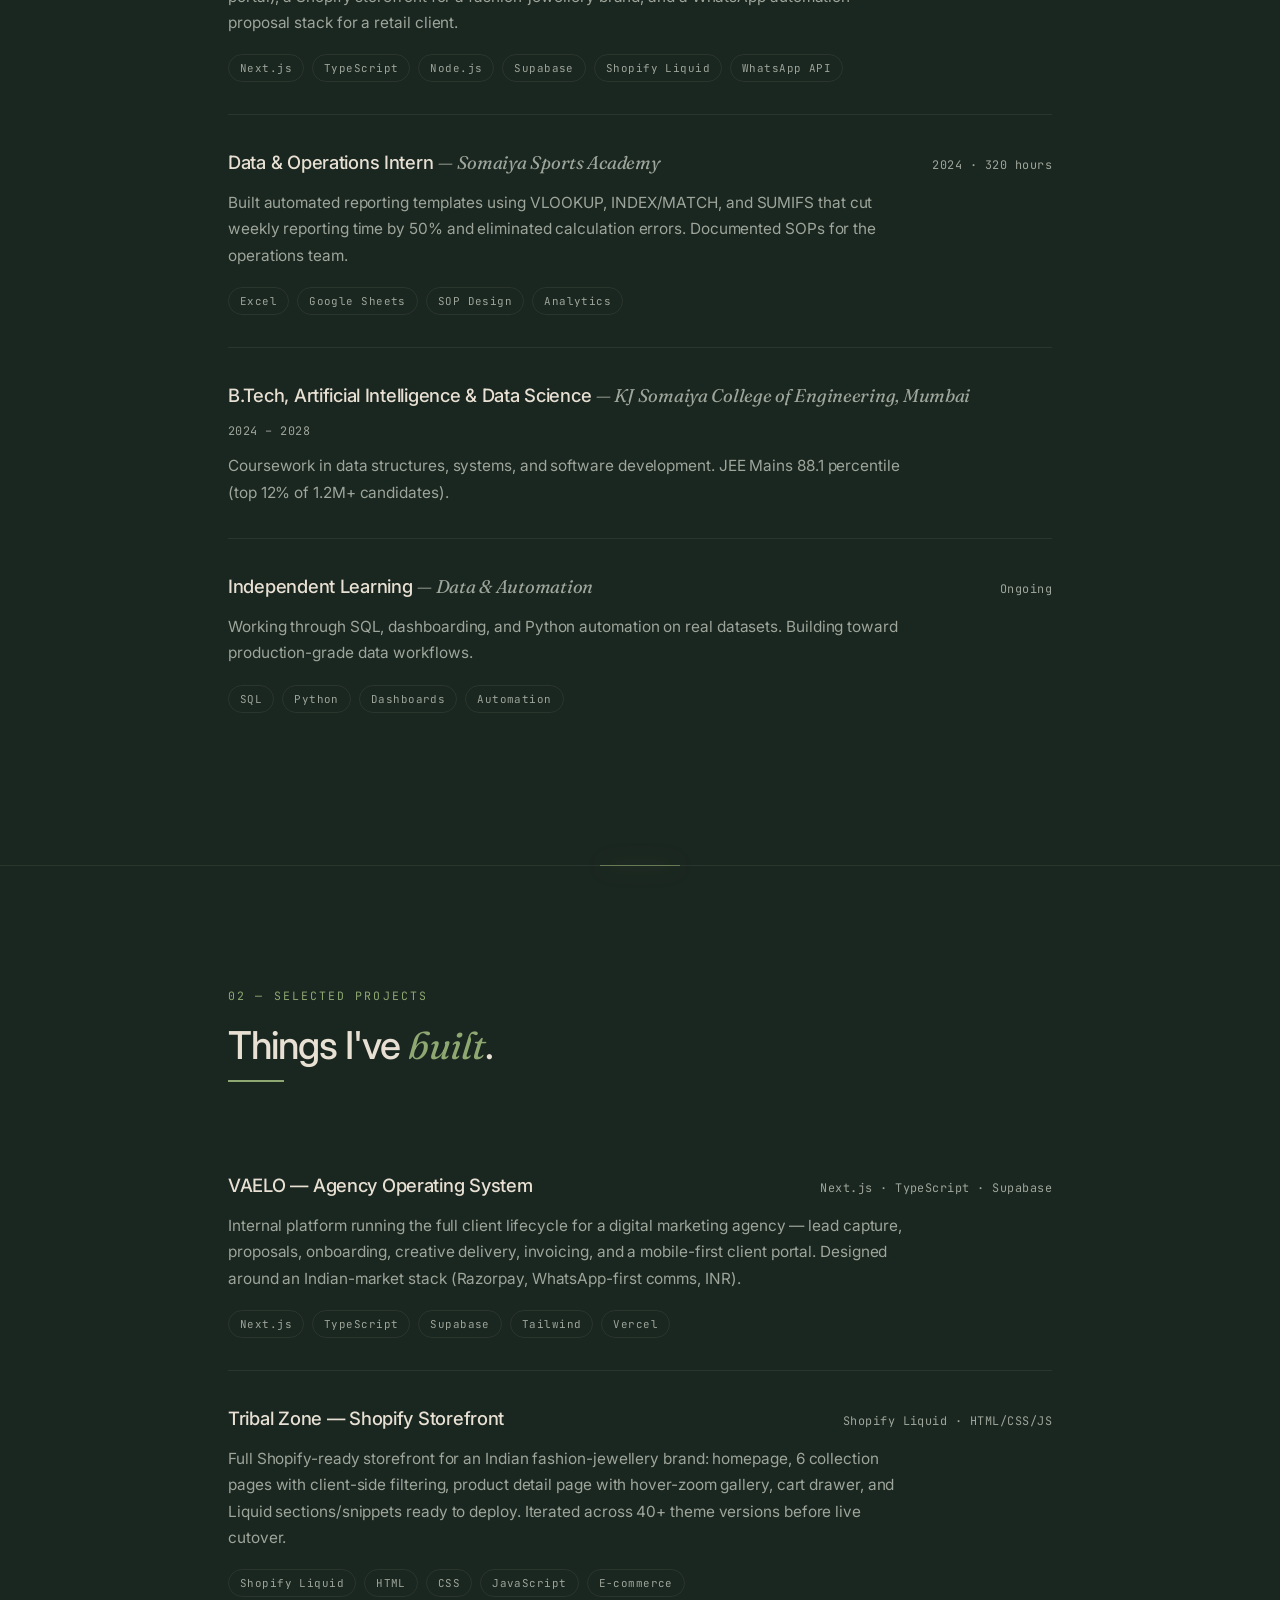
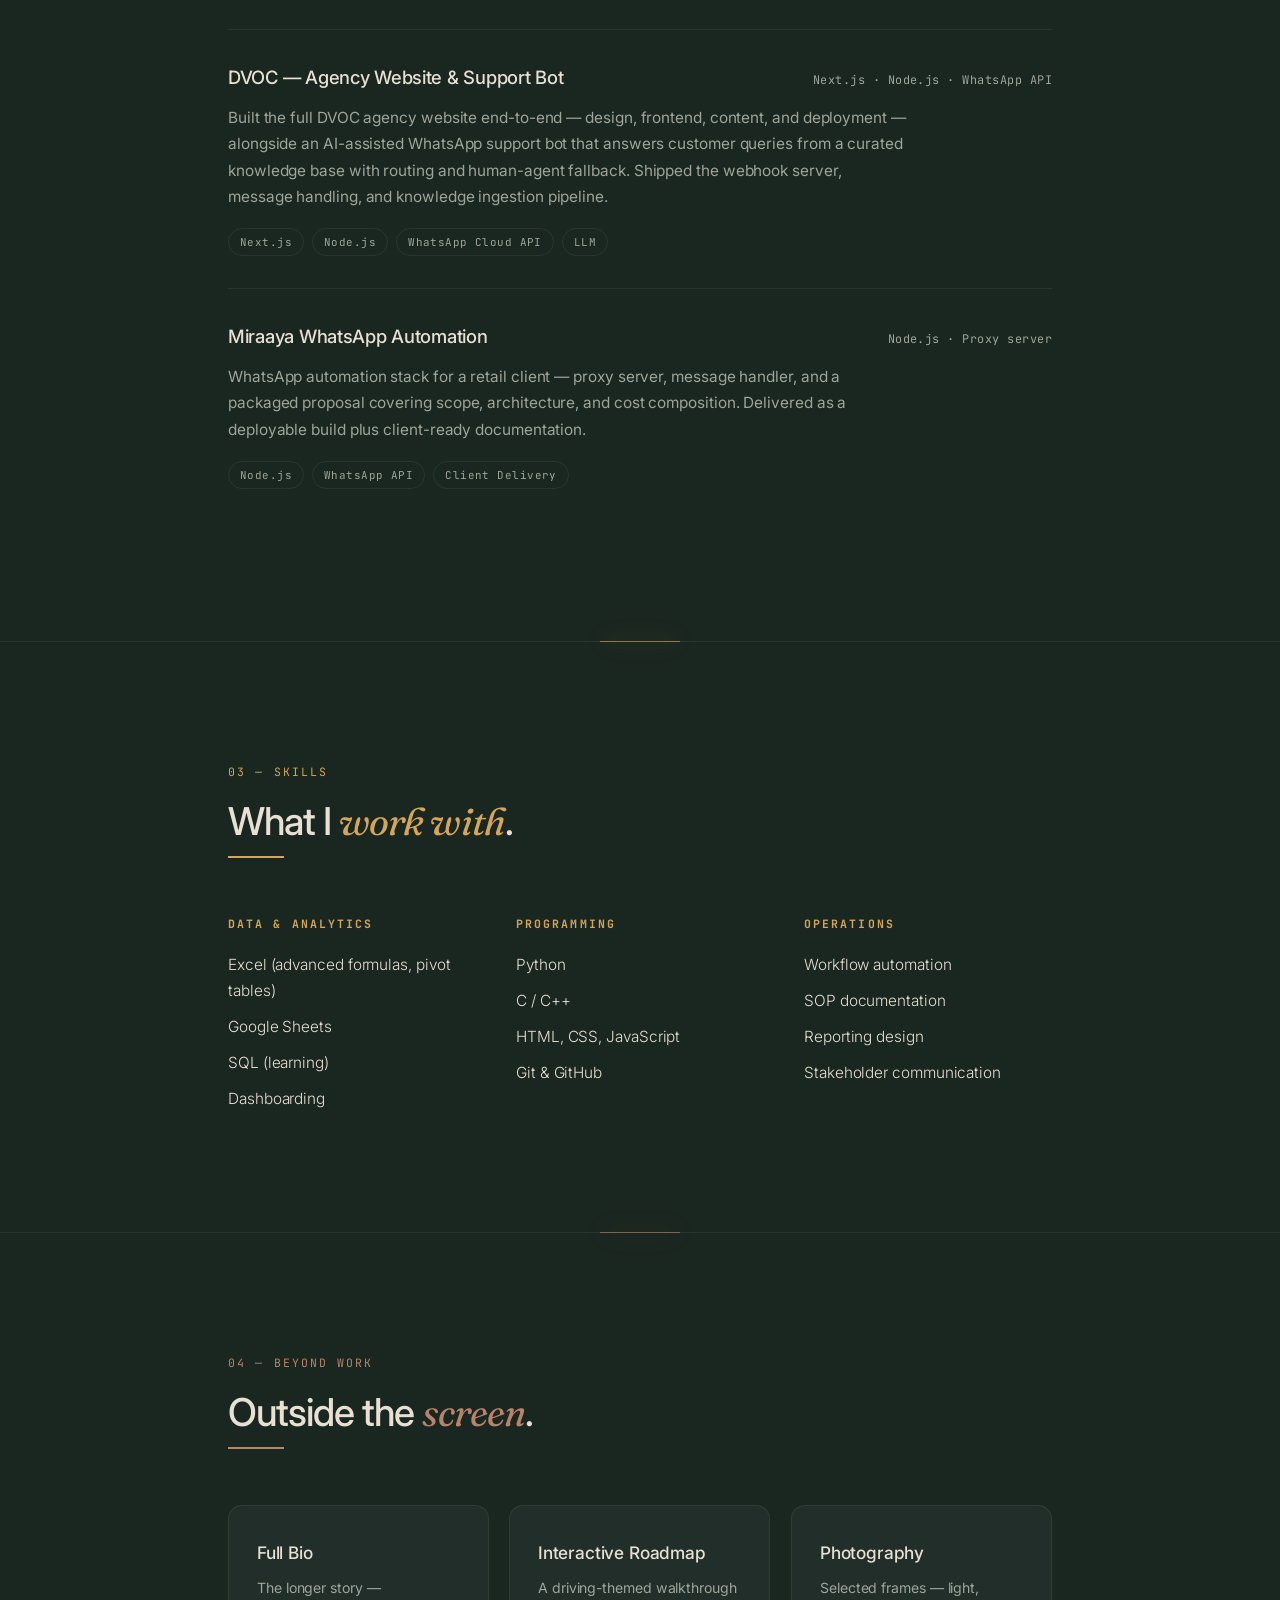
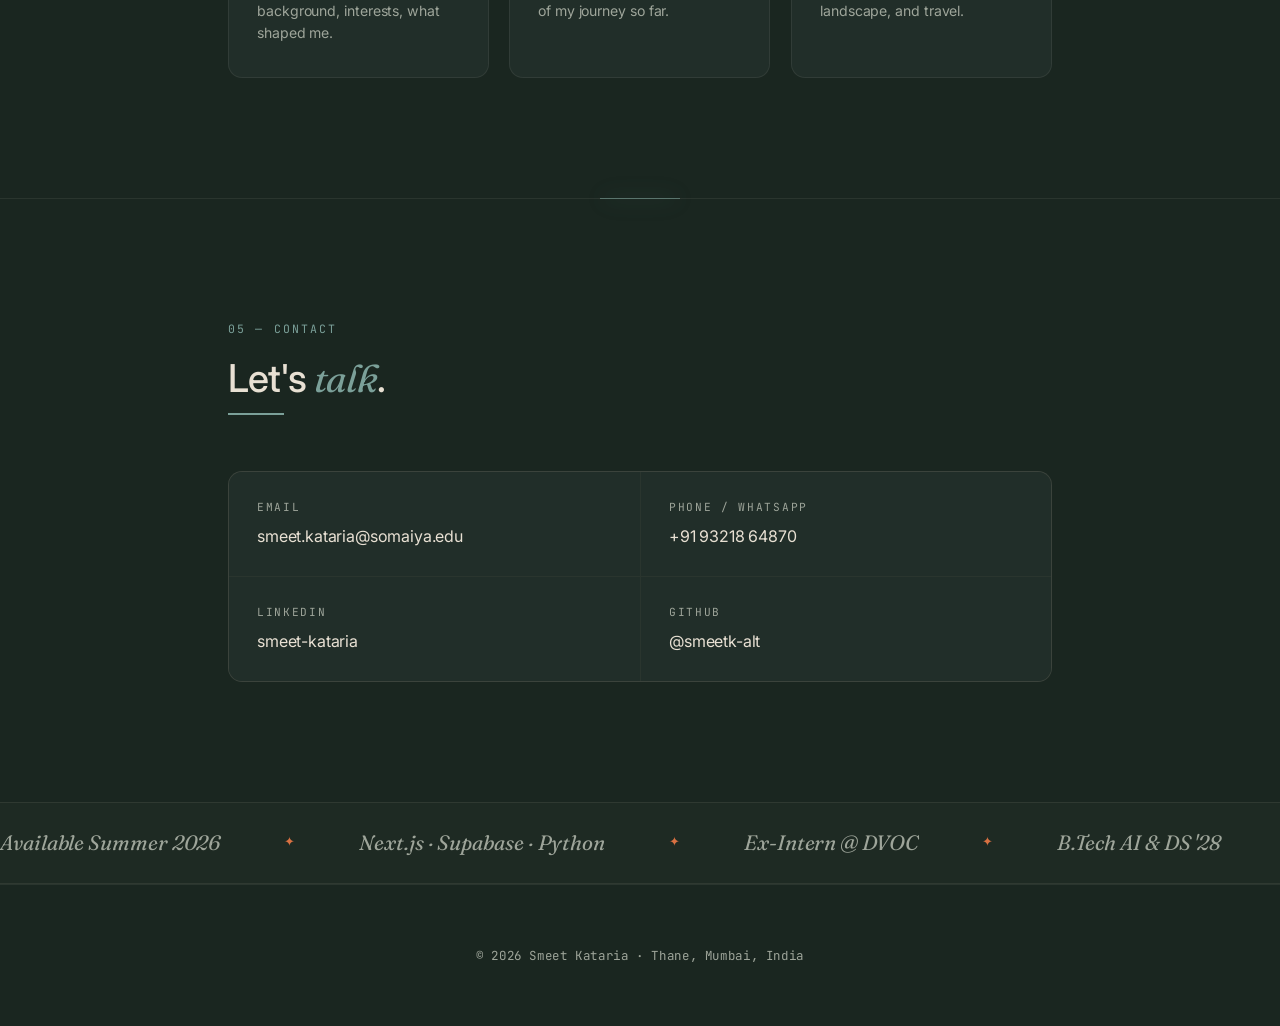
==== commit 1404c365: "Add marquee ribbon, section number ticker, beyond card 3D tilt, custom accent scrollbar" ====
--- a/index.html
+++ b/index.html
@@ -213,6 +213,27 @@
 .entry:hover::after{opacity:.7;transform:translateX(0);}
 @media(max-width:600px){.entry::after{display:none;}}
 
+/* MARQUEE RIBBON — before footer, infinite scroll status strip */
+.marquee{overflow:hidden;border-top:1px solid var(--border);border-bottom:1px solid var(--border);padding:22px 0;background:rgba(232,224,211,.02);}
+.marquee-track{display:flex;gap:64px;white-space:nowrap;animation:marquee 32s linear infinite;font-family:'Fraunces',Georgia,serif;font-style:italic;font-size:1.3rem;color:var(--ink2);}
+.marquee-track span{display:inline-flex;align-items:center;gap:64px;flex-shrink:0;}
+.marquee-track span::after{content:'✦';color:var(--accent);font-style:normal;font-size:.8rem;}
+@keyframes marquee{from{transform:translateX(0);}to{transform:translateX(-50%);}}
+.marquee:hover .marquee-track{animation-play-state:paused;}
+
+/* BEYOND CARD 3D TILT */
+.beyond-card{transform-style:preserve-3d;perspective:1000px;}
+.beyond-card > *{transition:transform .3s var(--ease);}
+
+/* CUSTOM SCROLLBAR */
+::-webkit-scrollbar{width:10px;height:10px;}
+::-webkit-scrollbar-track{background:var(--bg);}
+::-webkit-scrollbar-thumb{background:linear-gradient(180deg,rgba(217,113,66,.4),rgba(217,113,66,.2));border-radius:100px;border:2px solid var(--bg);}
+::-webkit-scrollbar-thumb:hover{background:linear-gradient(180deg,rgba(217,113,66,.7),rgba(217,113,66,.4));}
+
+/* SECTION NUMBER TICKER — the "01" in sec-label counts up */
+.sec-num{display:inline-block;font-variant-numeric:tabular-nums;min-width:1.6em;}
+
 /* SCROLL PROGRESS BAR — hairline gold under the topbar */
 .progress-bar{position:fixed;top:0;left:0;height:2px;background:var(--accent);z-index:200;transform-origin:left;transform:scaleX(0);transition:transform .1s linear;box-shadow:0 0 12px rgba(217,113,66,.6);}
 
@@ -456,6 +477,13 @@
     </div>
   </div>
 </section>
+
+<div class="marquee" aria-hidden="true">
+  <div class="marquee-track">
+    <span>Available Summer 2026</span><span>Next.js · Supabase · Python</span><span>Ex-Intern @ DVOC</span><span>B.Tech AI &amp; DS '28</span><span>Piano · Photography · Badminton</span><span>Based in Mumbai</span>
+    <span>Available Summer 2026</span><span>Next.js · Supabase · Python</span><span>Ex-Intern @ DVOC</span><span>B.Tech AI &amp; DS '28</span><span>Piano · Photography · Badminton</span><span>Based in Mumbai</span>
+  </div>
+</div>
 
 <footer>
   © <span id="yr"></span> Smeet Kataria · Thane, Mumbai, India
@@ -693,6 +721,57 @@
   },{passive:true});
 })();
 
+// Section number ticker — "01" ticks from 00 → target when section enters view
+(function(){
+  const reduce=matchMedia('(prefers-reduced-motion: reduce)').matches;
+  const labels=document.querySelectorAll('.sec-label');
+  const items=[];
+  labels.forEach(el=>{
+    const m=el.textContent.match(/^(\d{2})\s*—\s*(.*)$/);
+    if(!m)return;
+    const target=parseInt(m[1],10);
+    const rest=m[2];
+    el.innerHTML=`<span class="sec-num">${reduce?String(target).padStart(2,'0'):'00'}</span> — ${rest}`;
+    items.push({el,num:el.querySelector('.sec-num'),target});
+  });
+  if(reduce||!items.length)return;
+  const io=new IntersectionObserver((entries)=>{
+    entries.forEach(e=>{
+      if(!e.isIntersecting)return;
+      const item=items.find(x=>x.el===e.target);
+      if(!item)return;
+      const start=performance.now(),dur=800;
+      function tick(now){
+        const t=Math.min(1,(now-start)/dur);
+        const eased=1-Math.pow(1-t,3);
+        const v=Math.round(item.target*eased);
+        item.num.textContent=String(v).padStart(2,'0');
+        if(t<1)requestAnimationFrame(tick);
+      }
+      requestAnimationFrame(tick);
+      io.unobserve(e.target);
+    });
+  },{threshold:.35});
+  items.forEach(x=>io.observe(x.el));
+})();
+
+// Beyond Work card — 3D tilt on hover
+(function(){
+  const reduce=matchMedia('(prefers-reduced-motion: reduce)').matches;
+  if(reduce)return;
+  document.querySelectorAll('.beyond-card').forEach(card=>{
+    card.addEventListener('pointermove',(e)=>{
+      const r=card.getBoundingClientRect();
+      const dx=((e.clientX-r.left)/r.width-0.5);
+      const dy=((e.clientY-r.top)/r.height-0.5);
+      card.style.transform=`translateY(-4px) rotateX(${(-dy*5).toFixed(2)}deg) rotateY(${(dx*7).toFixed(2)}deg)`;
+    });
+    card.addEventListener('pointerleave',()=>{
+      card.style.transform='';
+    });
+  });
+})();
+
 // Hero photo scroll parallax — subtle counter-drift
 (function(){
   const reduce=matchMedia('(prefers-reduced-motion: reduce)').matches;
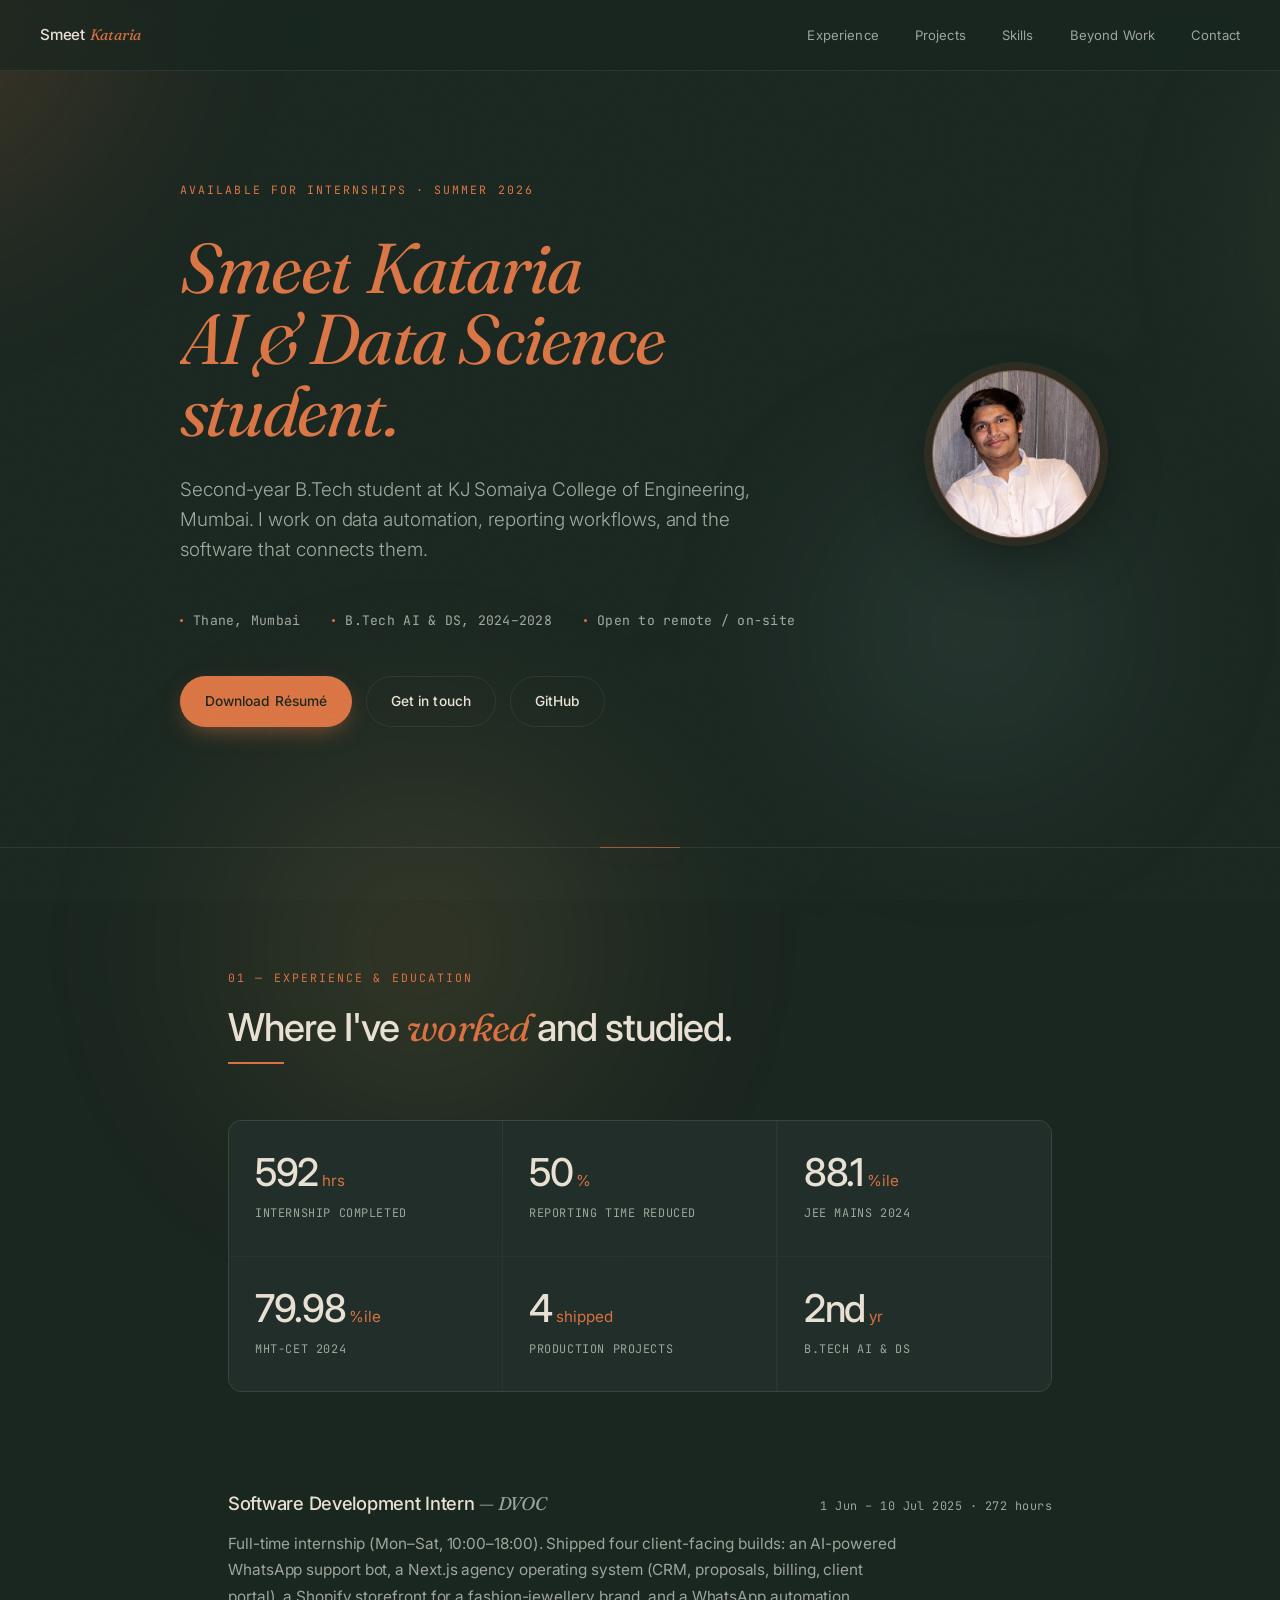
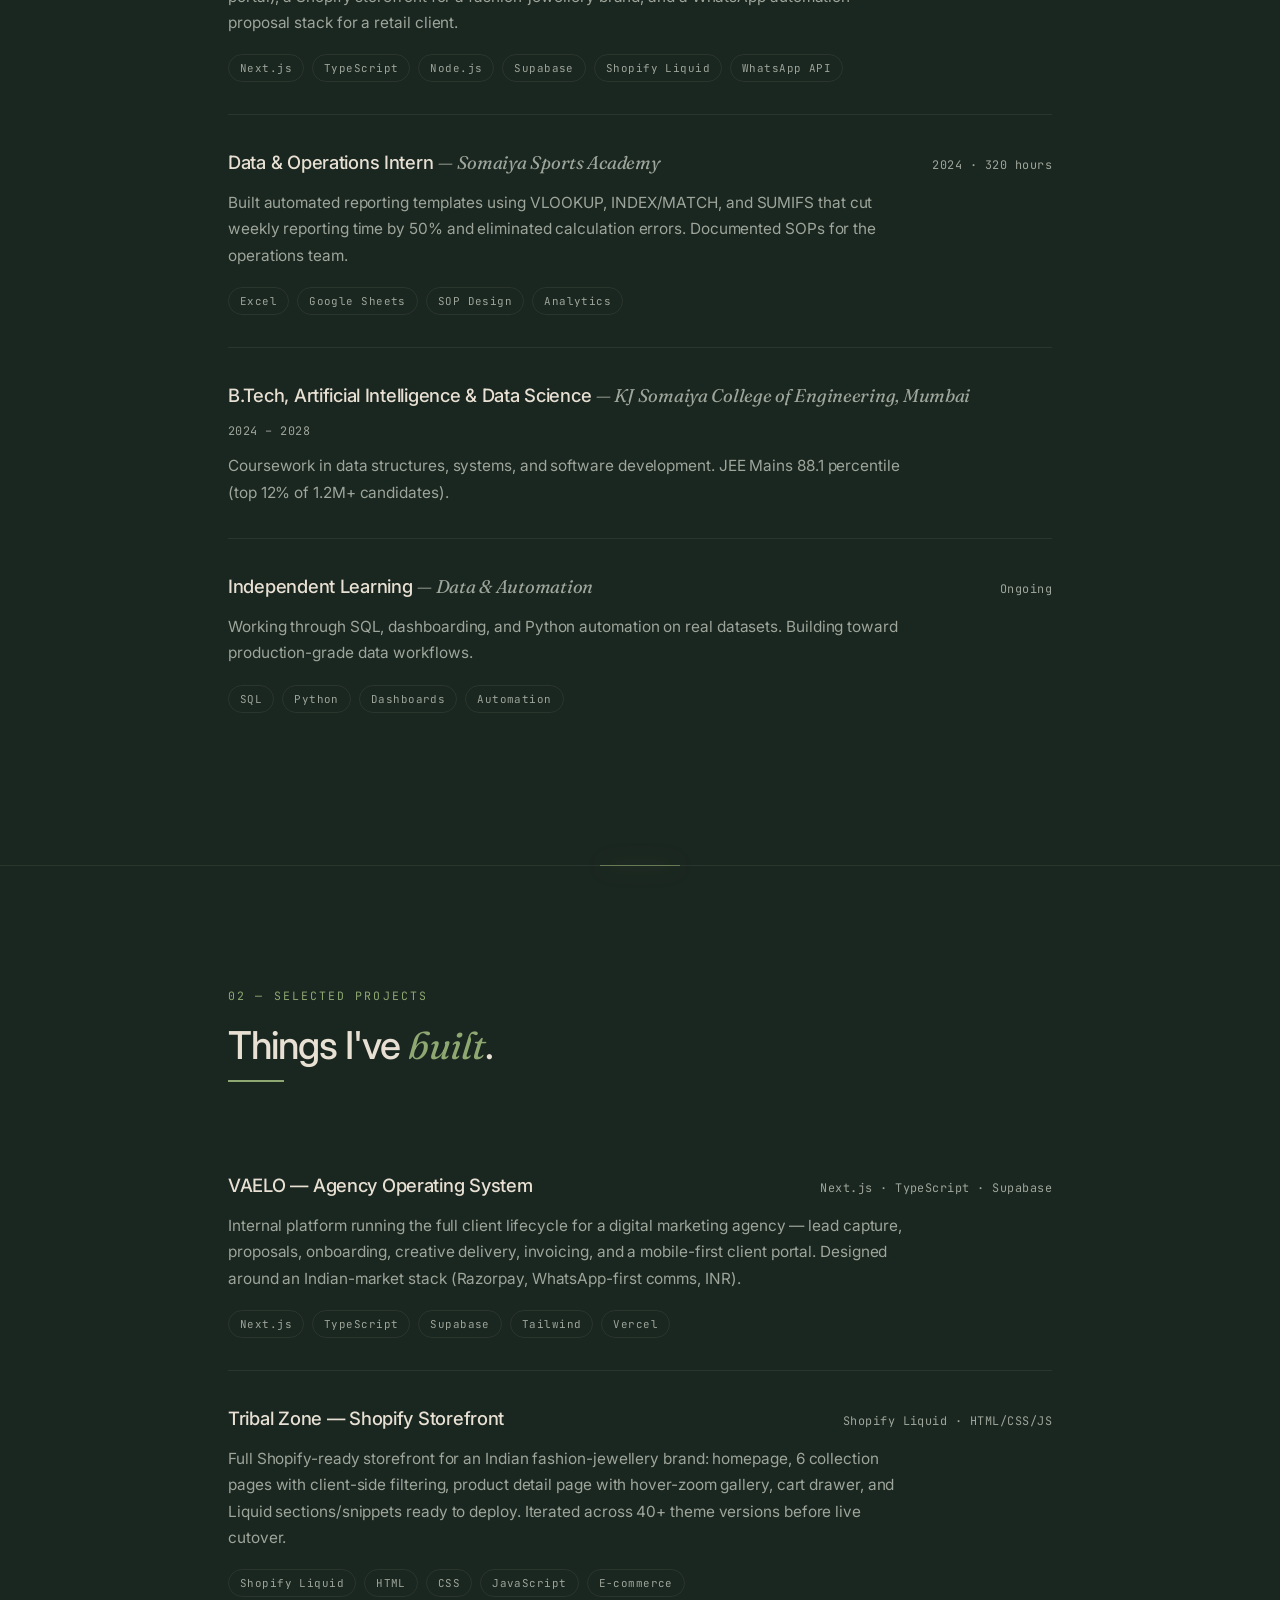
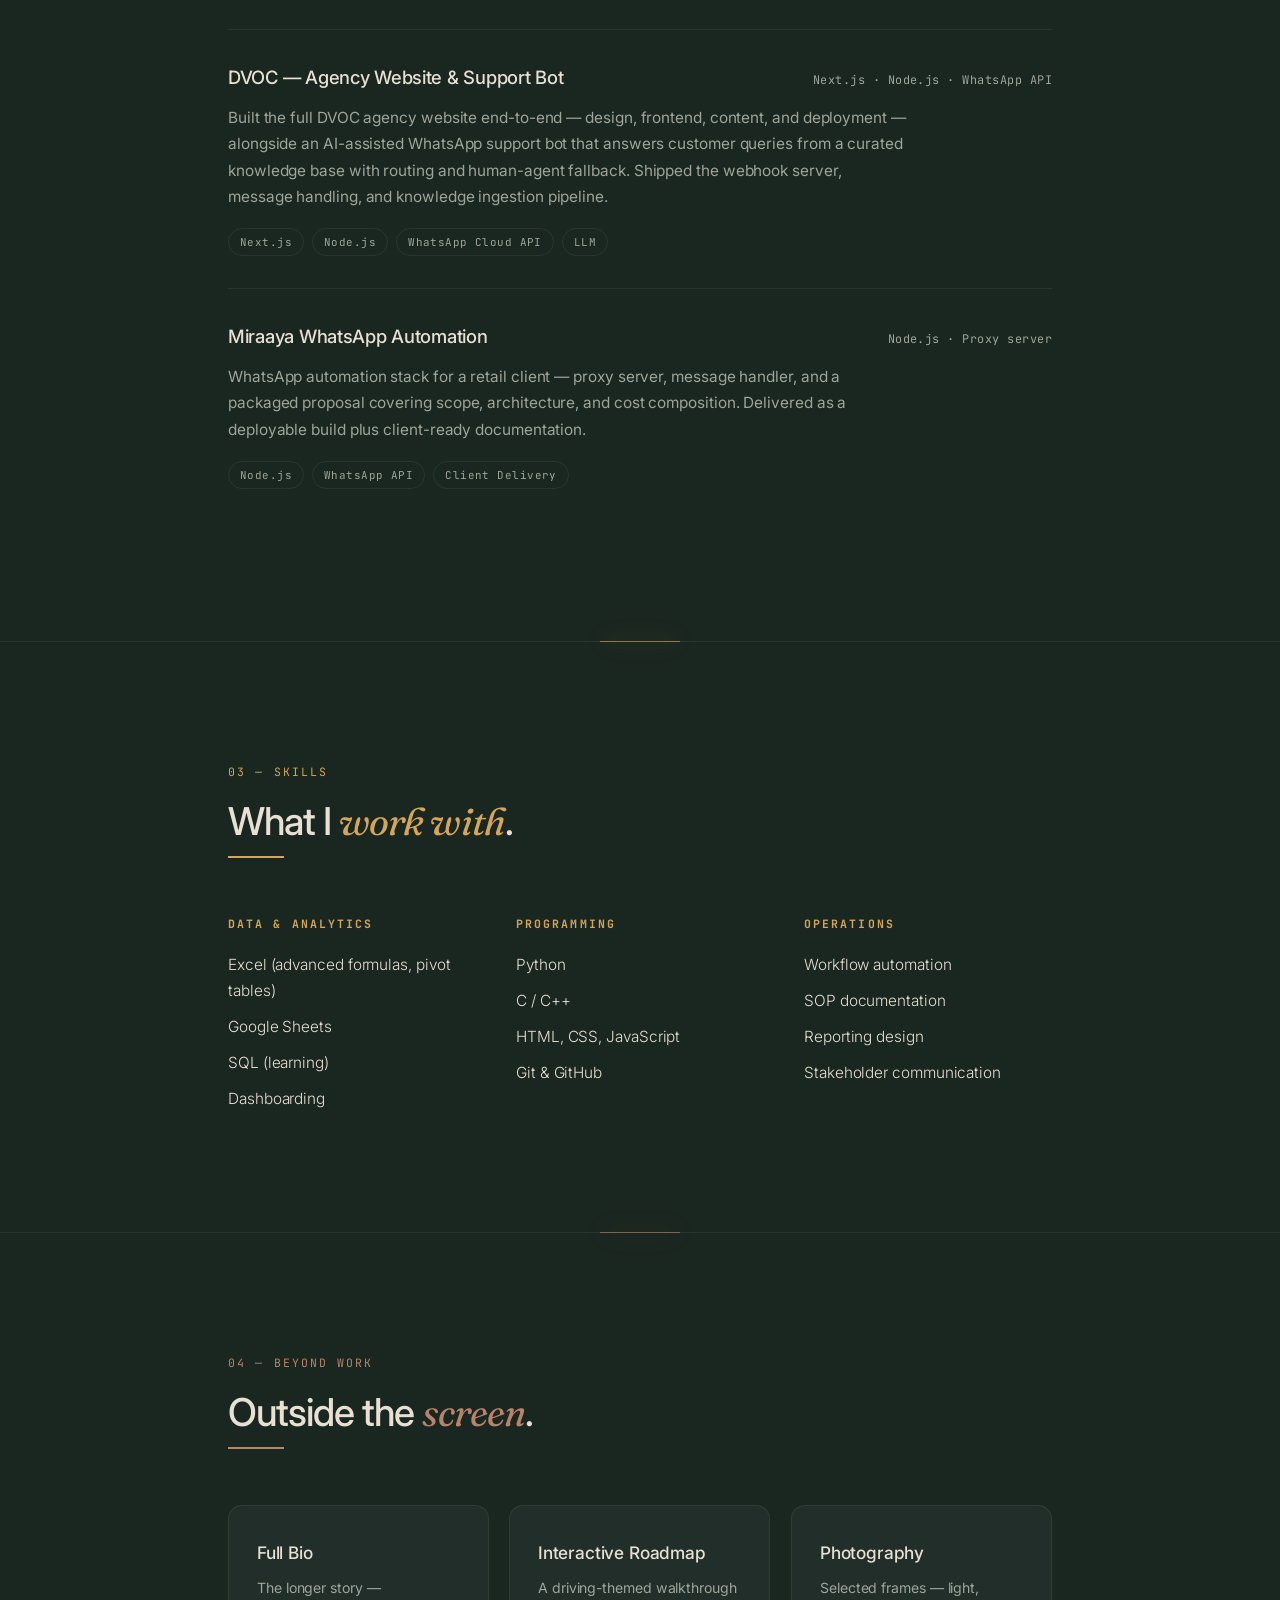
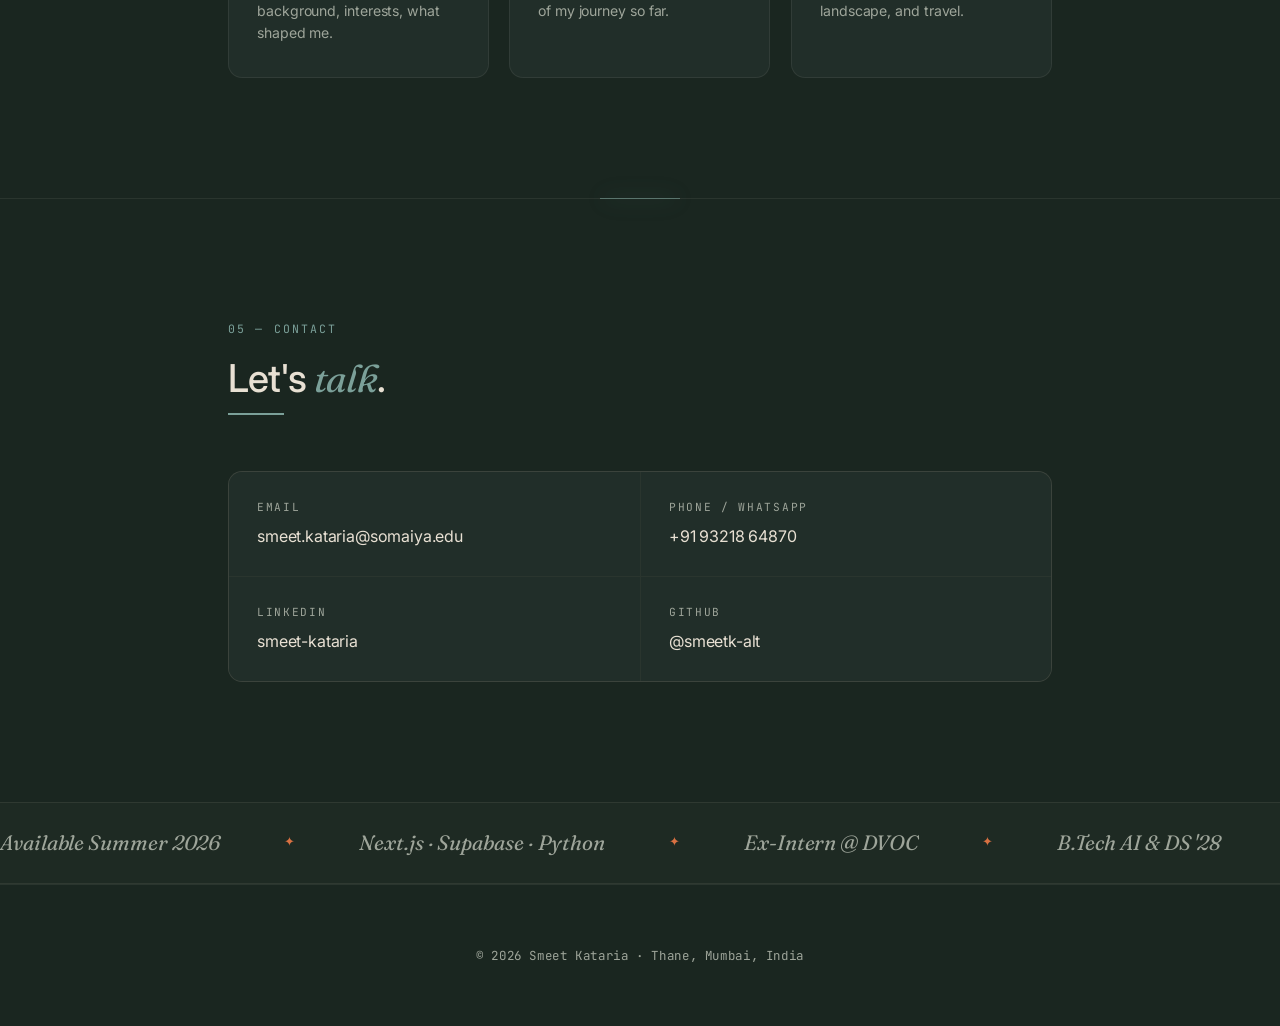
==== commit 9a991543: "Force nav clickability: topbar z-index 500, scroll-margin-top on sections, explicit pointer-events" ====
--- a/index.html
+++ b/index.html
@@ -65,7 +65,7 @@
 body > *{position:relative;z-index:1;}
 
 /* TOP BAR */
-#topbar{position:fixed;top:0;left:0;right:0;z-index:100;padding:22px 40px;
+#topbar{position:fixed;top:0;left:0;right:0;z-index:500;padding:22px 40px;pointer-events:auto;
   display:flex;justify-content:space-between;align-items:center;
   background:rgba(26,38,32,.75);backdrop-filter:blur(20px) saturate(140%);
   -webkit-backdrop-filter:blur(20px) saturate(140%);
@@ -73,7 +73,7 @@
 .tb-logo{font-weight:500;font-size:.95rem;color:var(--ink);text-decoration:none;letter-spacing:-.015em;}
 .tb-logo em{font-family:'Fraunces',Georgia,serif;font-style:italic;color:var(--accent);font-weight:400;margin-left:1px;}
 .tb-nav{display:flex;gap:36px;}
-.tb-nav a{font-size:.82rem;color:var(--ink2);text-decoration:none;transition:color .3s var(--ease);font-weight:400;letter-spacing:.01em;position:relative;}
+.tb-nav a{font-size:.82rem;color:var(--ink2);text-decoration:none;transition:color .3s var(--ease);font-weight:400;letter-spacing:.01em;position:relative;pointer-events:auto;cursor:pointer;}
 .tb-nav a::after{content:'';position:absolute;left:0;right:0;bottom:-6px;height:1px;background:var(--accent);transform:scaleX(0);transform-origin:left;transition:transform .4s var(--spring);}
 .tb-nav a:hover{color:var(--ink);}
 .tb-nav a:hover::after{transform:scaleX(1);}
@@ -113,7 +113,8 @@
 .btn-secondary:hover{border-color:rgba(232,224,211,.25);background:rgba(232,224,211,.04);transform:translateY(-2px);}
 
 /* SECTION */
-section{padding:120px 0;border-top:1px solid var(--border);position:relative;}
+section{padding:120px 0;border-top:1px solid var(--border);position:relative;scroll-margin-top:80px;}
+#top{scroll-margin-top:0;}
 section::before{content:'';position:absolute;top:-1px;left:50%;transform:translateX(-50%);width:80px;height:1px;background:var(--sec,var(--accent));opacity:.6;box-shadow:0 0 24px var(--sec,var(--accent));}
 .sec-label{font-family:'JetBrains Mono',monospace;font-size:.72rem;color:var(--sec,var(--accent));margin-bottom:18px;letter-spacing:.18em;text-transform:uppercase;}
 .sec-title{font-size:clamp(1.8rem,3.2vw,2.4rem);font-weight:500;letter-spacing:-.025em;margin-bottom:56px;line-height:1.1;}
@@ -235,7 +236,7 @@
 .sec-num{display:inline-block;font-variant-numeric:tabular-nums;min-width:1.6em;}
 
 /* SCROLL PROGRESS BAR — hairline gold under the topbar */
-.progress-bar{position:fixed;top:0;left:0;height:2px;background:var(--accent);z-index:200;transform-origin:left;transform:scaleX(0);transition:transform .1s linear;box-shadow:0 0 12px rgba(217,113,66,.6);}
+.progress-bar{position:fixed;top:0;left:0;height:2px;width:100%;background:var(--accent);z-index:99;transform-origin:left;transform:scaleX(0);transition:transform .1s linear;box-shadow:0 0 12px rgba(217,113,66,.6);pointer-events:none;}
 
 /* PREFERS-REDUCED-MOTION — kill everything ambient */
 @media (prefers-reduced-motion: reduce){
